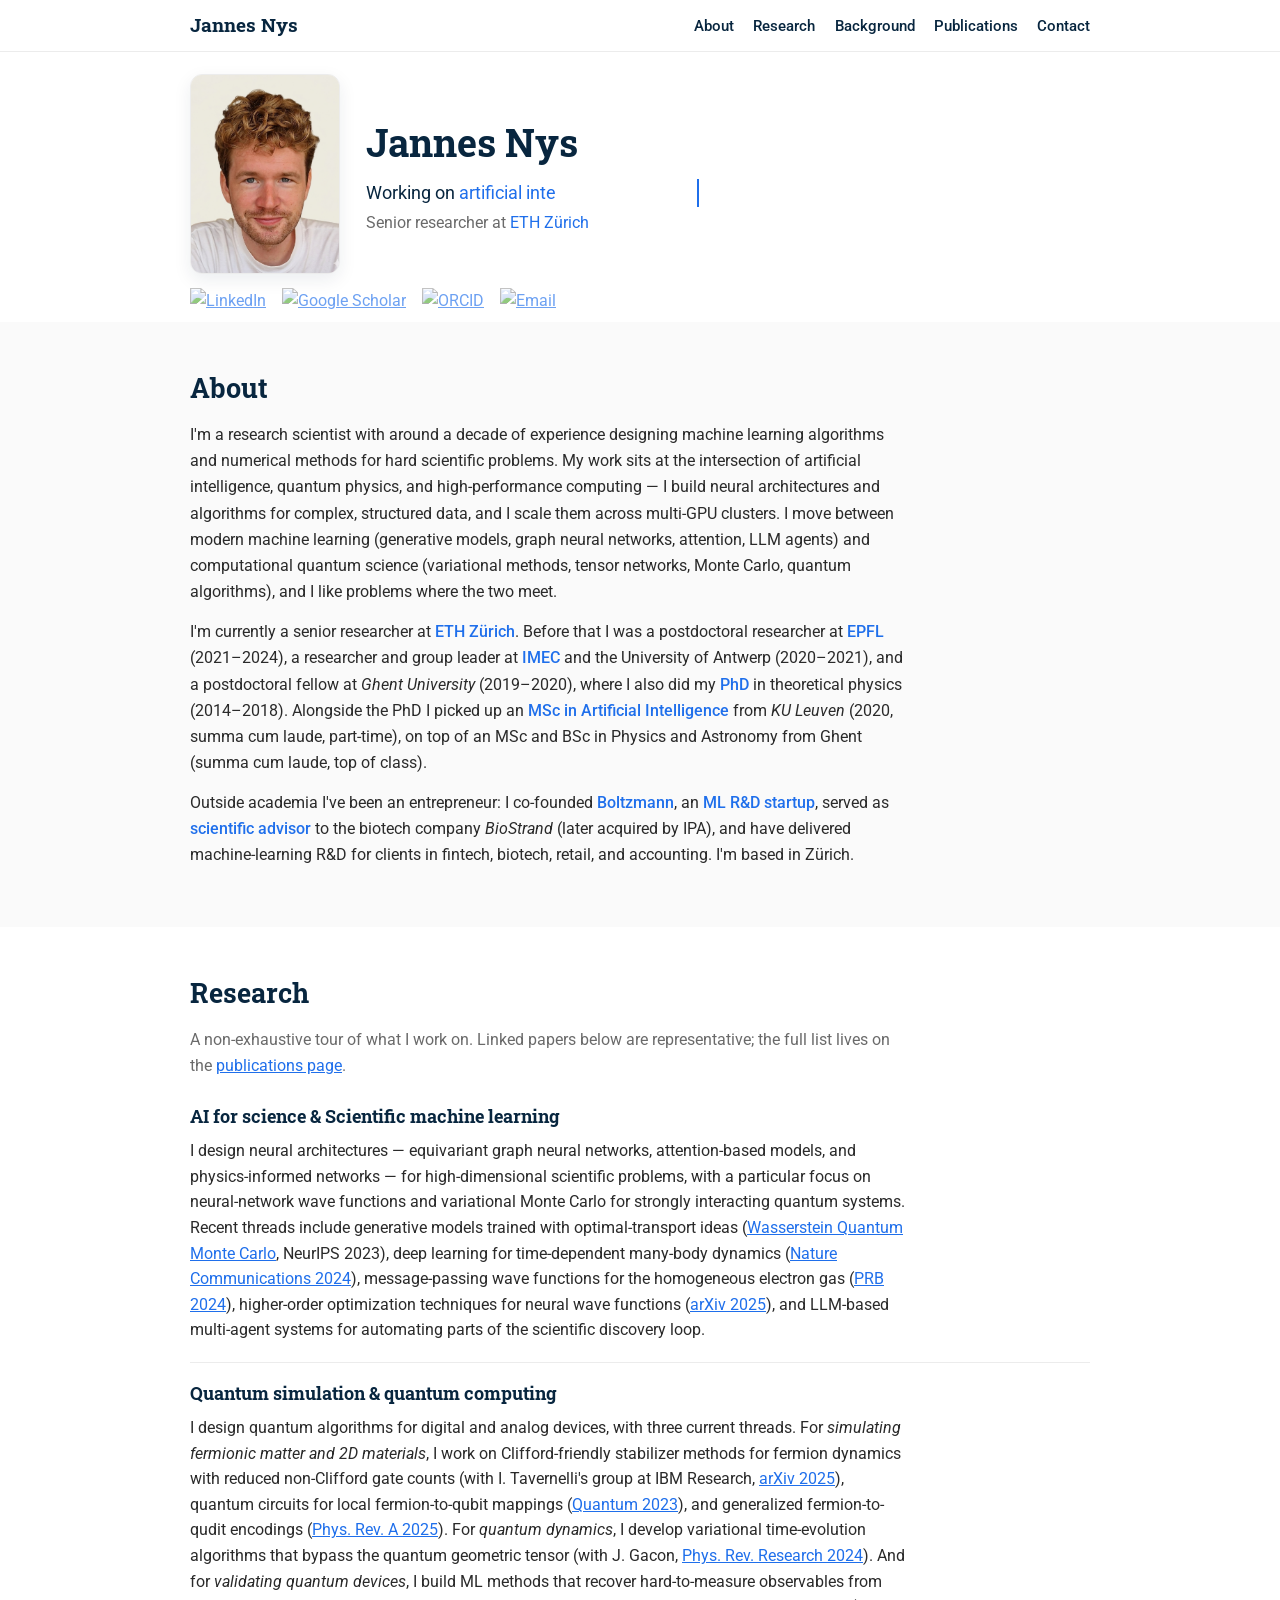
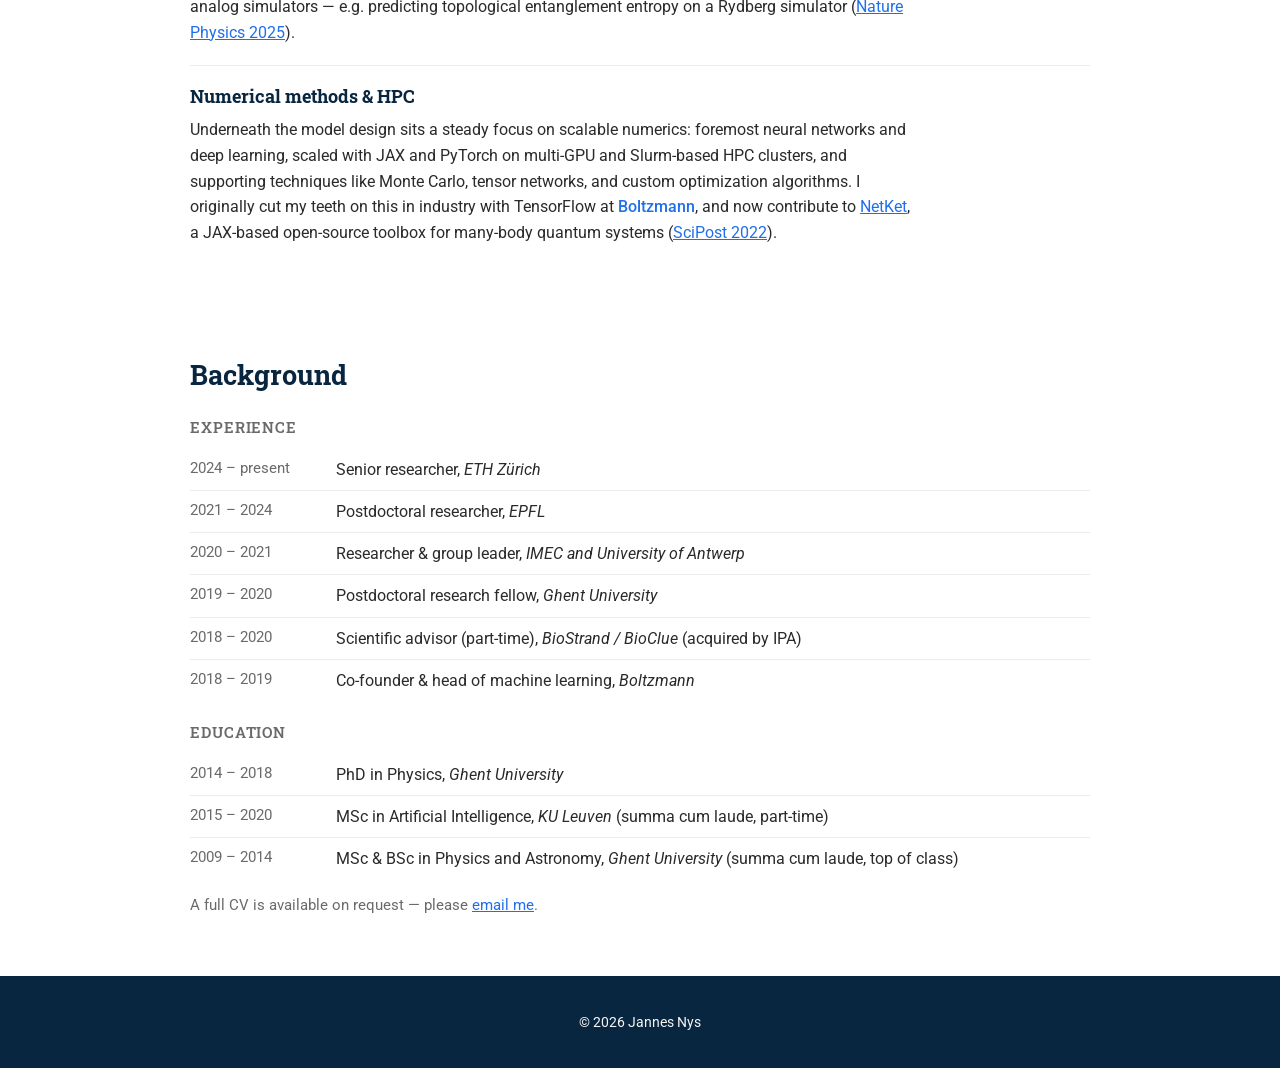
==== index.html @ 57b911c1 "New profile pic" ====
<!DOCTYPE html>
<html lang="en">
<head>
    <meta charset="UTF-8" />
    <meta name="viewport" content="width=device-width, initial-scale=1.0" />
    <title>Jannes Nys</title>
    <meta name="description" content="Jannes Nys — research scientist working on machine learning, scientific computing, and quantum computing." />
    <link rel="icon" href="data:image/svg+xml,%3Csvg%20xmlns='http://www.w3.org/2000/svg'%20viewBox='0%200%2032%2032'%3E%3Ccircle%20cx='16'%20cy='16'%20r='12'%20fill='%231f6feb'/%3E%3C/svg%3E" />
    <link rel="preconnect" href="https://fonts.googleapis.com" />
    <link rel="preconnect" href="https://fonts.gstatic.com" crossorigin />
    <link href="https://fonts.googleapis.com/css?family=Roboto:300,400,500,700|Roboto+Slab:300,400,500,700&display=swap" rel="stylesheet" />
    <link rel="stylesheet" href="css/style.css?v=7" />
</head>
<body>
    <header id="home" class="hero-section">
        <nav class="navbar">
            <div class="container nav-container">
                <a href="index.html" class="logo">Jannes Nys</a>
                <button id="nav-toggle" class="nav-toggle" aria-label="Toggle navigation" aria-controls="nav-links">☰</button>
                <ul id="nav-links" class="nav-links">
                    <li><a href="#about">About</a></li>
                    <li><a href="#research">Research</a></li>
                    <li><a href="#background">Background</a></li>
                    <li><a href="publications.html">Publications</a></li>
                    <li><a href="mailto:jannesnys@gmail.com" rel="noopener">Contact</a></li>
                </ul>
            </div>
        </nav>
        <div class="hero-content">
            <div class="container">
                <div class="hero-top">
                    <div class="profile-pic-wrap" aria-hidden="true">
                        <img src="images/profile_pic5.png" alt="Jannes Nys" class="profile-pic" />
                    </div>
                    <div>
                        <h1><strong>Jannes</strong> Nys</h1>
                        <p class="tagline">Working on <span id="typed-text"></span></p>
                        <p class="affiliation">Senior researcher at <a href="https://ethz.ch" target="_blank" rel="noopener">ETH Zürich</a></p>
                    </div>
                </div>
                <div class="social-icons">
                    <a href="https://www.linkedin.com/in/jannes-nys-7793b6b9/" target="_blank" rel="noopener" title="LinkedIn">
                        <img src="https://cdn.jsdelivr.net/npm/simple-icons@latest/icons/linkedin.svg" alt="LinkedIn" />
                    </a>
                    <a href="https://scholar.google.com/citations?user=dFmD8MsAAAAJ" target="_blank" rel="noopener" title="Google Scholar">
                        <img src="https://cdn.jsdelivr.net/npm/simple-icons@latest/icons/googlescholar.svg" alt="Google Scholar" />
                    </a>
                    <a href="https://orcid.org/0000-0001-7491-3660" target="_blank" rel="noopener" title="ORCID">
                        <img src="https://cdn.jsdelivr.net/npm/simple-icons@latest/icons/orcid.svg" alt="ORCID" />
                    </a>
                    <a href="mailto:jannesnys@gmail.com" rel="noopener" title="Email">
                        <img src="https://cdn.jsdelivr.net/npm/simple-icons@latest/icons/maildotru.svg" alt="Email" />
                    </a>
                </div>
            </div>
        </div>
    </header>

    <main>
        <section id="about" class="about-section">
            <div class="container">
                <h2>About</h2>
                <p>
                    I'm a research scientist with around a decade of experience designing
                    machine learning algorithms and numerical methods for hard scientific
                    problems. My work sits at the intersection of artificial intelligence,
                    quantum physics, and high-performance computing — I build neural
                    architectures and algorithms for complex, structured data, and I scale
                    them across multi-GPU clusters. I move between modern machine learning
                    (generative models, graph neural networks, attention, LLM agents) and
                    computational quantum science (variational methods, tensor networks,
                    Monte Carlo, quantum algorithms), and I like problems where the two meet.
                </p>
                <p>
                    I'm currently a senior researcher at <span class="accent">ETH Zürich</span>. Before that
                    I was a postdoctoral researcher at <span class="accent">EPFL</span> (2021–2024), a researcher
                    and group leader at <span class="accent">IMEC</span> and the University of Antwerp (2020–2021),
                    and a postdoctoral fellow at <em>Ghent University</em> (2019–2020),
                    where I also did my <span class="accent">PhD</span> in theoretical physics (2014–2018). Alongside
                    the PhD I picked up an <span class="accent">MSc in Artificial Intelligence</span> from
                    <em>KU Leuven</em> (2020, summa cum laude, part-time), on top of an
                    MSc and BSc in Physics and Astronomy from Ghent (summa cum laude, top
                    of class).
                </p>
                <p>
                    Outside academia I've been an entrepreneur: I co-founded
                    <span class="accent">Boltzmann</span>, an <span class="accent">ML R&amp;D startup</span>, served as
                    <span class="accent">scientific advisor</span> to the biotech company <em>BioStrand</em>
                    (later acquired by IPA), and have delivered machine-learning R&amp;D for clients
                    in fintech, biotech, retail, and accounting. I'm based in Zürich.
                </p>
            </div>
        </section>

        <section id="research" class="research-section">
            <div class="container">
                <h2>Research</h2>
                <p class="section-intro">
                    A non-exhaustive tour of what I work on. Linked papers below are
                    representative; the full list lives on the
                    <a href="publications.html">publications page</a>.
                </p>

                <div class="topic">
                    <h3>AI for science &amp; Scientific machine learning</h3>
                    <p>
                        I design neural architectures — equivariant graph neural networks,
                        attention-based models, and physics-informed networks — for
                        high-dimensional scientific problems, with a particular focus on
                        neural-network wave functions and variational Monte Carlo for
                        strongly interacting quantum systems. Recent threads include
                        generative models trained with optimal-transport ideas
                        (<a href="https://proceedings.neurips.cc/paper_files/paper/2023/file/c8450235f227f136242f774b2799581f-Paper-Conference.pdf" target="_blank" rel="noopener">Wasserstein Quantum Monte Carlo</a>, NeurIPS 2023),
                        deep learning for time-dependent many-body dynamics
                        (<a href="https://doi.org/10.1038/s41467-024-53672-w" target="_blank" rel="noopener">Nature Communications 2024</a>),
                        message-passing wave functions for the homogeneous electron gas
                        (<a href="https://doi.org/10.1103/PhysRevB.110.035108" target="_blank" rel="noopener">PRB 2024</a>),
                        higher-order optimization techniques for neural wave functions
                        (<a href="https://arxiv.org/abs/2507.10835" target="_blank" rel="noopener">arXiv 2025</a>),
                        and LLM-based multi-agent systems for automating parts of the
                        scientific discovery loop.
                    </p>
                </div>

                <div class="topic">
                    <h3>Quantum simulation &amp; quantum computing</h3>
                    <p>
                        I design quantum algorithms for digital and analog devices,
                        with three current threads.
                        For <em>simulating fermionic matter and 2D materials</em>,
                        I work on Clifford-friendly stabilizer methods for fermion
                        dynamics with reduced non-Clifford gate counts (with I. Tavernelli's
                        group at IBM Research,
                        <a href="https://arxiv.org/abs/2512.11418" target="_blank" rel="noopener">arXiv 2025</a>),
                        quantum circuits for local fermion-to-qubit mappings
                        (<a href="https://doi.org/10.22331/q-2023-02-21-930" target="_blank" rel="noopener">Quantum 2023</a>),
                        and generalized fermion-to-qudit encodings
                        (<a href="https://doi.org/10.1103/bcs4-hxl3" target="_blank" rel="noopener">Phys. Rev. A 2025</a>).
                        For <em>quantum dynamics</em>, I develop variational time-evolution
                        algorithms that bypass the quantum geometric tensor (with J. Gacon,
                        <a href="https://doi.org/10.1103/PhysRevResearch.6.013143" target="_blank" rel="noopener">Phys. Rev. Research 2024</a>).
                        And for <em>validating quantum devices</em>, I build ML methods
                        that recover hard-to-measure observables from analog simulators —
                        e.g. predicting topological entanglement entropy on a Rydberg
                        simulator
                        (<a href="https://doi.org/10.1038/s41567-025-02944-3" target="_blank" rel="noopener">Nature Physics 2025</a>).
                    </p>
                </div>

                <div class="topic">
                    <h3>Numerical methods &amp; HPC</h3>
                    <p>
                        Underneath the model design sits a steady focus on scalable
                        numerics: foremost neural networks and deep learning, scaled
                        with JAX and PyTorch on multi-GPU and Slurm-based HPC clusters,
                        and supporting techniques like Monte Carlo, tensor networks, and
                        custom optimization algorithms. I originally cut my teeth on
                        this in industry with TensorFlow at
                        <span class="accent">Boltzmann</span>, and now contribute to
                        <a href="https://github.com/netket/netket" target="_blank" rel="noopener">NetKet</a>,
                        a JAX-based open-source toolbox for many-body quantum systems
                        (<a href="https://doi.org/10.21468/SciPostPhysCodeb.7" target="_blank" rel="noopener">SciPost 2022</a>).
                    </p>
                </div>
            </div>
        </section>

        <section id="background" class="education-section">
            <div class="container">
                <h2>Background</h2>

                <h3 class="subhead">Experience</h3>
                <ul class="timeline">
                    <li><span class="date">2024 – present</span><span class="role">Senior researcher, <em>ETH Zürich</em></span></li>
                    <li><span class="date">2021 – 2024</span><span class="role">Postdoctoral researcher, <em>EPFL</em></span></li>
                    <li><span class="date">2020 – 2021</span><span class="role">Researcher &amp; group leader, <em>IMEC and University of Antwerp</em></span></li>
                    <li><span class="date">2019 – 2020</span><span class="role">Postdoctoral research fellow, <em>Ghent University</em></span></li>
                    <li><span class="date">2018 – 2020</span><span class="role">Scientific advisor (part-time), <em>BioStrand / BioClue</em> (acquired by IPA)</span></li>
                    <li><span class="date">2018 – 2019</span><span class="role">Co-founder &amp; head of machine learning, <em>Boltzmann</em></span></li>
                </ul>

                <h3 class="subhead">Education</h3>
                <ul class="timeline">
                    <li><span class="date">2014 – 2018</span><span class="role">PhD in Physics, <em>Ghent University</em></span></li>
                    <li><span class="date">2015 – 2020</span><span class="role">MSc in Artificial Intelligence, <em>KU Leuven</em> (summa cum laude, part-time)</span></li>
                    <li><span class="date">2009 – 2014</span><span class="role">MSc &amp; BSc in Physics and Astronomy, <em>Ghent University</em> (summa cum laude, top of class)</span></li>
                </ul>

                <p class="note">
                    A full CV is available on request — please <a href="mailto:jannesnys@gmail.com">email me</a>.
                </p>
            </div>
        </section>
    </main>

    <footer>
        <div class="container">
            <p>&copy; <span id="year"></span> Jannes Nys</p>
        </div>
    </footer>

    <script src="js/site.js"></script>
</body>
</html>
---- css/style.css ----
/* ---------- Tokens ---------- */
:root {
    --primary-color: #08263f;
    --accent-color: #1f6feb;
    --text-color: #2a2a2a;
    --muted-color: #6a6a6a;
    --light-bg: #fafafa;
    --light-text: #f5f5f5;
    --rule: #ececec;
    --section-padding: 44px;
    --font-body: 'Roboto', -apple-system, BlinkMacSystemFont, sans-serif;
    --font-head: 'Roboto Slab', Georgia, serif;
    font-family: var(--font-body);
    line-height: 1.6;
}

h1, h2, h3, h4, h5, h6, .logo {
    font-family: var(--font-head);
}

* { box-sizing: border-box; }

body {
    margin: 0;
    color: var(--text-color);
    background-color: #ffffff;
    padding-top: 56px; /* offset for fixed navbar */
}

.container {
    width: 90%;
    max-width: 900px;
    margin: 0 auto;
}

a { color: var(--accent-color); }
.accent { color: var(--accent-color); font-weight: 500; font-style: normal; }

/* ---------- Navbar ---------- */
.navbar {
    position: fixed;
    top: 0; left: 0; right: 0;
    width: 100%;
    background-color: #ffffff;
    color: var(--primary-color);
    z-index: 1100;
    box-shadow: 0 1px 0 var(--rule);
}
.nav-container {
    display: flex;
    align-items: center;
    justify-content: space-between;
    padding: 10px 0;
}
.logo {
    font-size: 1.2rem;
    font-weight: 700;
    color: var(--primary-color);
    text-decoration: none;
}
.nav-links {
    list-style: none;
    margin: 0;
    padding: 0;
    display: flex;
    gap: 1.2rem;
    flex-wrap: wrap;
}
.nav-links a {
    color: var(--primary-color);
    text-decoration: none;
    font-weight: 500;
    font-size: 0.95rem;
    transition: color 0.2s ease;
}
.nav-links a:hover,
.nav-links a[aria-current="page"] {
    color: var(--accent-color);
}
.nav-toggle {
    display: none;
    background: transparent;
    border: none;
    font-size: 1.3rem;
    cursor: pointer;
    color: var(--primary-color);
}

/* ---------- Hero ---------- */
.hero-section {
    background: #ffffff;
    padding: 18px 0 8px;
    color: var(--primary-color);
    /* defensive: never inherit any leftover flex/height that would center vertically */
    display: block;
    height: auto;
    min-height: 0;
}
.hero-content { padding-top: 0; }
.hero-top {
    display: flex;
    align-items: center;
    gap: 1.6rem;
    flex-wrap: wrap;
}
.profile-pic-wrap {
    width: 150px;
    height: 200px;
    border-radius: 12px;
    overflow: hidden;
    flex: 0 0 150px;
    box-shadow: 0 6px 18px rgba(8,38,63,0.08);
    border: 1px solid var(--rule);
    animation: picIn 700ms ease both;
    background: var(--light-bg);
}
.profile-pic { width: 100%; height: 100%; object-fit: cover; object-position: center 20%; display: block; }
@keyframes picIn {
    from { opacity: 0; transform: scale(0.92); }
    to { opacity: 1; transform: scale(1); }
}
.hero-content h1 {
    font-size: 2.4rem;
    margin: 0 0 0.3rem;
    font-weight: 700;
}
.hero-content h1 .highlight { color: var(--accent-color); }
.tagline {
    font-size: 1.1rem;
    margin: 0;
    color: var(--primary-color);
}
.affiliation {
    margin: 0.2rem 0 0;
    font-size: 1rem;
    color: var(--muted-color);
}
.affiliation a {
    text-decoration: none;
}
.affiliation a:hover {
    text-decoration: underline;
}
#typed-text {
    color: var(--accent-color);
    border-right: 2px solid var(--accent-color);
    padding-right: 2px;
    display: inline-block;
    min-width: 240px;
    animation: blinkCursor 0.8s steps(1) infinite;
}
@keyframes blinkCursor {
    0%, 50% { border-color: var(--accent-color); }
    51%, 100% { border-color: transparent; }
}
.social-icons {
    display: flex;
    gap: 1rem;
    margin-top: 0.9rem;
}
.social-icons a img {
    width: 22px;
    height: 22px;
    opacity: 0.65;
    transition: opacity 0.2s ease;
}
.social-icons a img:hover { opacity: 1; }

/* publications page slim header (no hero) */
.page-header { background: transparent; }

/* ---------- Sections ---------- */
section { padding: var(--section-padding) 0; }
section h2 {
    font-size: 1.7rem;
    margin: 0 0 0.8rem;
    color: var(--primary-color);
    font-weight: 700;
}
section h3 {
    font-size: 1.15rem;
    color: var(--primary-color);
    margin: 0 0 0.4rem;
}
.section-intro {
    color: var(--muted-color);
    margin: 0 0 1.5rem;
    max-width: 720px;
}
.note {
    color: var(--muted-color);
    font-size: 0.92rem;
}

.about-section { background-color: var(--light-bg); }
.about-section p {
    max-width: 720px;
    font-size: 1.02rem;
    margin: 0 0 0.9rem;
}

/* ---------- Research topics ---------- */
.research-section .topic {
    padding: 1rem 0 1.2rem;
    border-top: 1px solid var(--rule);
}
.research-section .topic:first-of-type {
    border-top: none;
    padding-top: 0;
}
.research-section .topic p {
    margin: 0;
    max-width: 720px;
}

/* ---------- Selected publications (curated list on home) ---------- */
.selected-list {
    list-style: none;
    padding: 0;
    margin: 0;
}
.selected-item {
    padding: 0.9rem 0;
    border-top: 1px solid var(--rule);
}
.selected-item:first-child { border-top: none; }
.selected-item h3 {
    font-size: 1.05rem;
    margin: 0 0 0.25rem;
    font-weight: 600;
}
.selected-item .venue {
    margin: 0;
    font-size: 0.95rem;
    color: var(--muted-color);
}
.selected-item .pub-authors {
    margin: 0.15rem 0 0;
    font-size: 0.9rem;
    color: var(--muted-color);
}

/* ---------- Background timeline ---------- */
.education-section { background-color: #ffffff; }
.subhead {
    font-size: 0.95rem;
    text-transform: uppercase;
    letter-spacing: 0.06em;
    color: var(--muted-color);
    margin: 1.2rem 0 0.6rem;
    font-weight: 600;
}
.timeline {
    list-style: none;
    padding: 0;
    margin: 0 0 0.5rem;
}
.timeline li {
    display: flex;
    gap: 1rem;
    padding: 0.5rem 0;
    border-top: 1px solid var(--rule);
    font-size: 0.98rem;
}
.timeline li:first-child { border-top: none; }
.timeline .date {
    flex: 0 0 130px;
    color: var(--muted-color);
    font-variant-numeric: tabular-nums;
    font-size: 0.93rem;
}
.timeline .role { flex: 1; }

/* ---------- Publications page (auto-rendered) ---------- */
.publications-section { background-color: #ffffff; }
.publications-section h1 {
    font-size: 1.8rem;
    margin: 0 0 0.5rem;
    color: var(--primary-color);
}
.subhead-section {
    font-size: 1.2rem;
    margin: 2rem 0 0.6rem;
    color: var(--primary-color);
    padding-bottom: 0.3rem;
    border-bottom: 1px solid var(--rule);
}
.publications-section h3 {
    margin-top: 1.6rem;
    margin-bottom: 0.4rem;
    font-size: 1.2rem;
    color: var(--primary-color);
    border-bottom: 2px solid var(--accent-color);
    display: inline-block;
}
.publication-list {
    margin: 0 0 1rem 1rem;
    padding-left: 1rem;
}
.publication-item {
    margin-bottom: 0.9rem;
    line-height: 1.5;
}
.publication-item em { font-style: italic; }
.publication-item a { text-decoration: none; }
.publication-item a:hover { text-decoration: underline; }
.pub-authors {
    margin: 0.1rem 0 0;
    font-size: 0.93rem;
    color: var(--muted-color);
}

/* ---------- Diagnostics / warnings ---------- */
.warning { color: #b33; font-style: italic; }
.diagnostics { font-size: 0.85rem; color: var(--muted-color); }

/* ---------- Footer ---------- */
footer {
    background: var(--primary-color);
    color: var(--light-text);
    padding: 20px 0;
    text-align: center;
    font-size: 0.9rem;
}

/* ---------- Responsive ---------- */
/* ---------- Tablet & phone ---------- */
@media screen and (max-width: 768px) {
    .hero-content h1 { font-size: 1.7rem; }
    .tagline { font-size: 1rem; }
    #typed-text { min-width: 140px; }
    section { padding: 36px 0; }
    section h2 { font-size: 1.45rem; }

    .hero-top { gap: 1rem; }
    .profile-pic-wrap { width: 120px; height: 160px; flex: 0 0 120px; }

    .nav-toggle { display: inline-block; }
    .nav-links {
        display: none;
        flex-direction: column;
        gap: 0;
        background: #fff;
        padding: 8px 0;
        position: absolute;
        right: 10px;
        top: 56px;
        box-shadow: 0 4px 12px rgba(0,0,0,0.08);
        border-radius: 6px;
        min-width: 220px;
    }
    .nav-links.open { display: flex; }
    /* bigger tap targets for nav links inside the dropdown */
    .nav-links li { width: 100%; }
    .nav-links a {
        display: block;
        padding: 12px 18px;
        font-size: 1rem;
    }

    /* bigger tap targets for social icons */
    .social-icons { gap: 0.4rem; }
    .social-icons a {
        display: inline-flex;
        align-items: center;
        justify-content: center;
        padding: 10px;
    }

    .timeline li { flex-direction: column; gap: 0.1rem; padding: 0.6rem 0; }
    .timeline .date { flex: none; }

    /* prevent long titles / urls from overflowing */
    .publication-item,
    .selected-item h3 {
        overflow-wrap: anywhere;
        word-break: break-word;
    }

    /* publication list a touch less indented on mobile */
    .publication-list {
        margin: 0 0 1rem 0;
        padding-left: 1.2rem;
    }
}

/* ---------- Very small phones ---------- */
@media screen and (max-width: 480px) {
    body { padding-top: 52px; }
    .container { width: 92%; }
    .hero-content h1 { font-size: 1.45rem; }
    .tagline { font-size: 0.95rem; }
    #typed-text { min-width: 110px; }
    .profile-pic-wrap { width: 96px; height: 128px; flex: 0 0 96px; }
    section h2 { font-size: 1.3rem; }
    .selected-item h3, .research-section .topic h3 { font-size: 1rem; }
    .nav-links { top: 52px; }
}
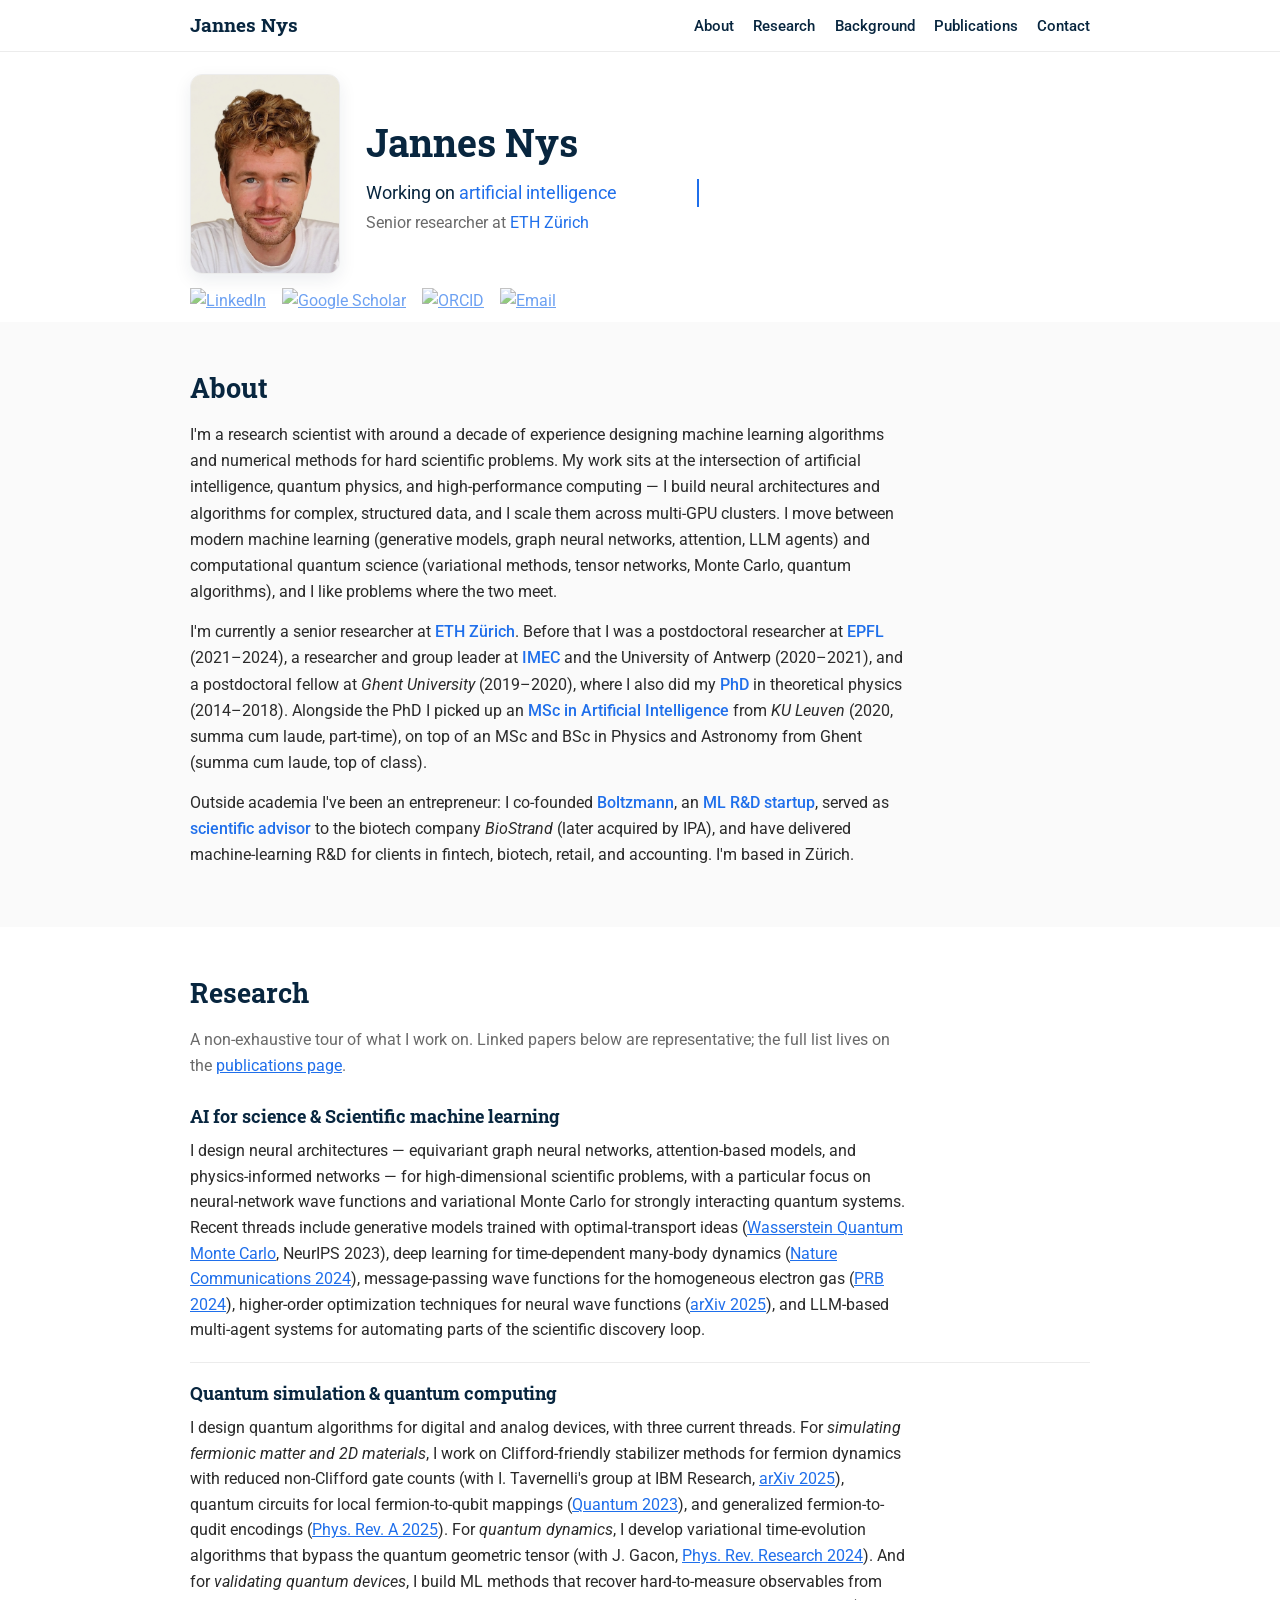
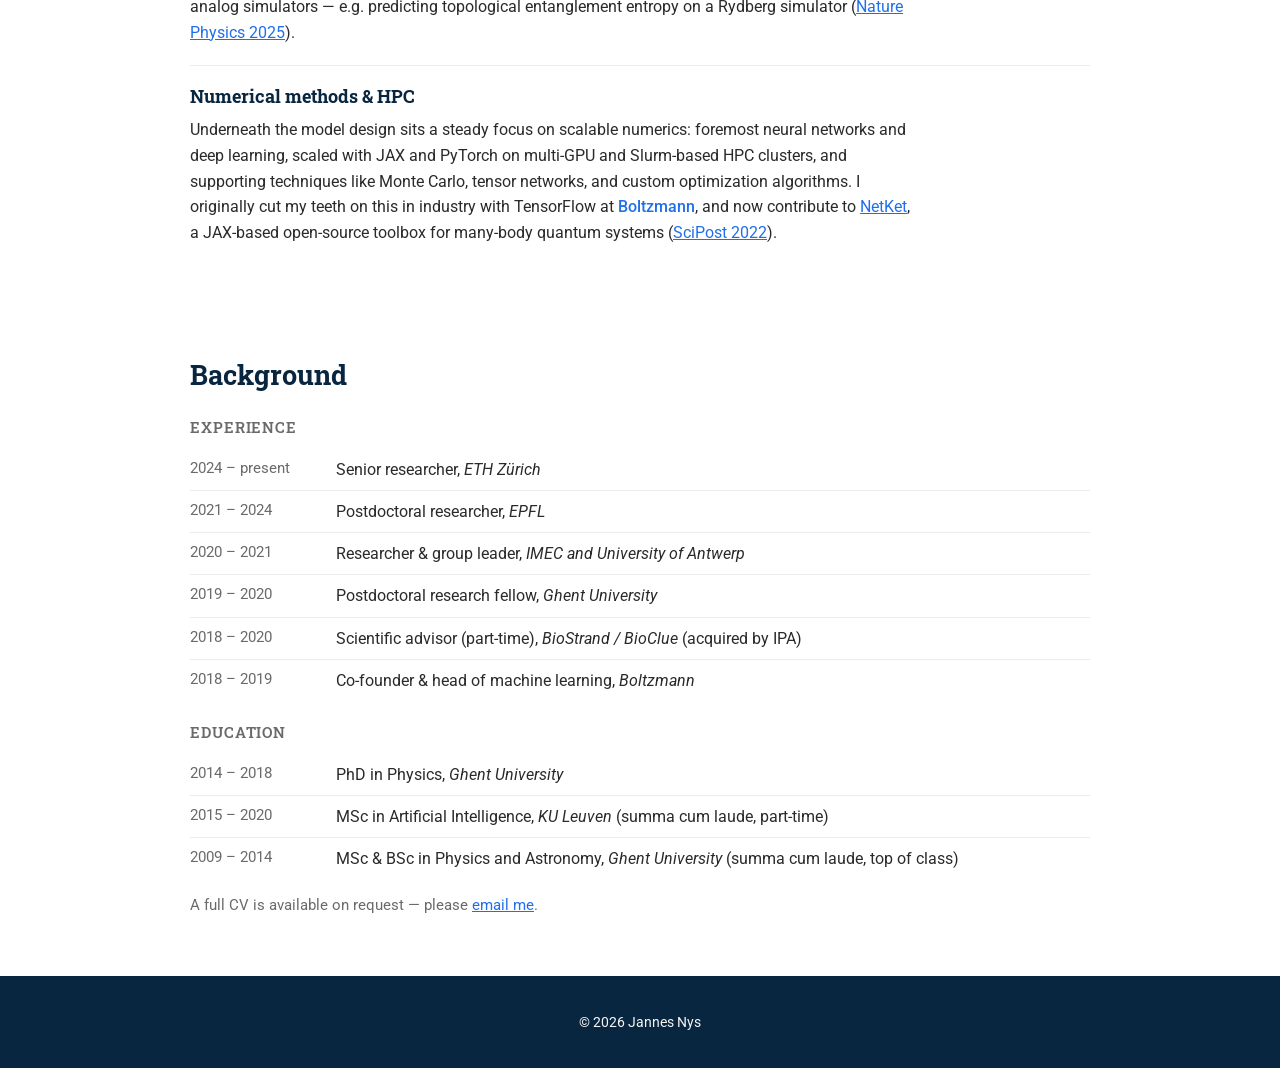
==== commit 3fc33667: "Faster iteration" ====
--- a/index.html
+++ b/index.html
@@ -199,6 +199,6 @@
         </div>
     </footer>
 
-    <script src="js/site.js"></script>
+    <script src="js/site.js?v=3"></script>
 </body>
 </html>
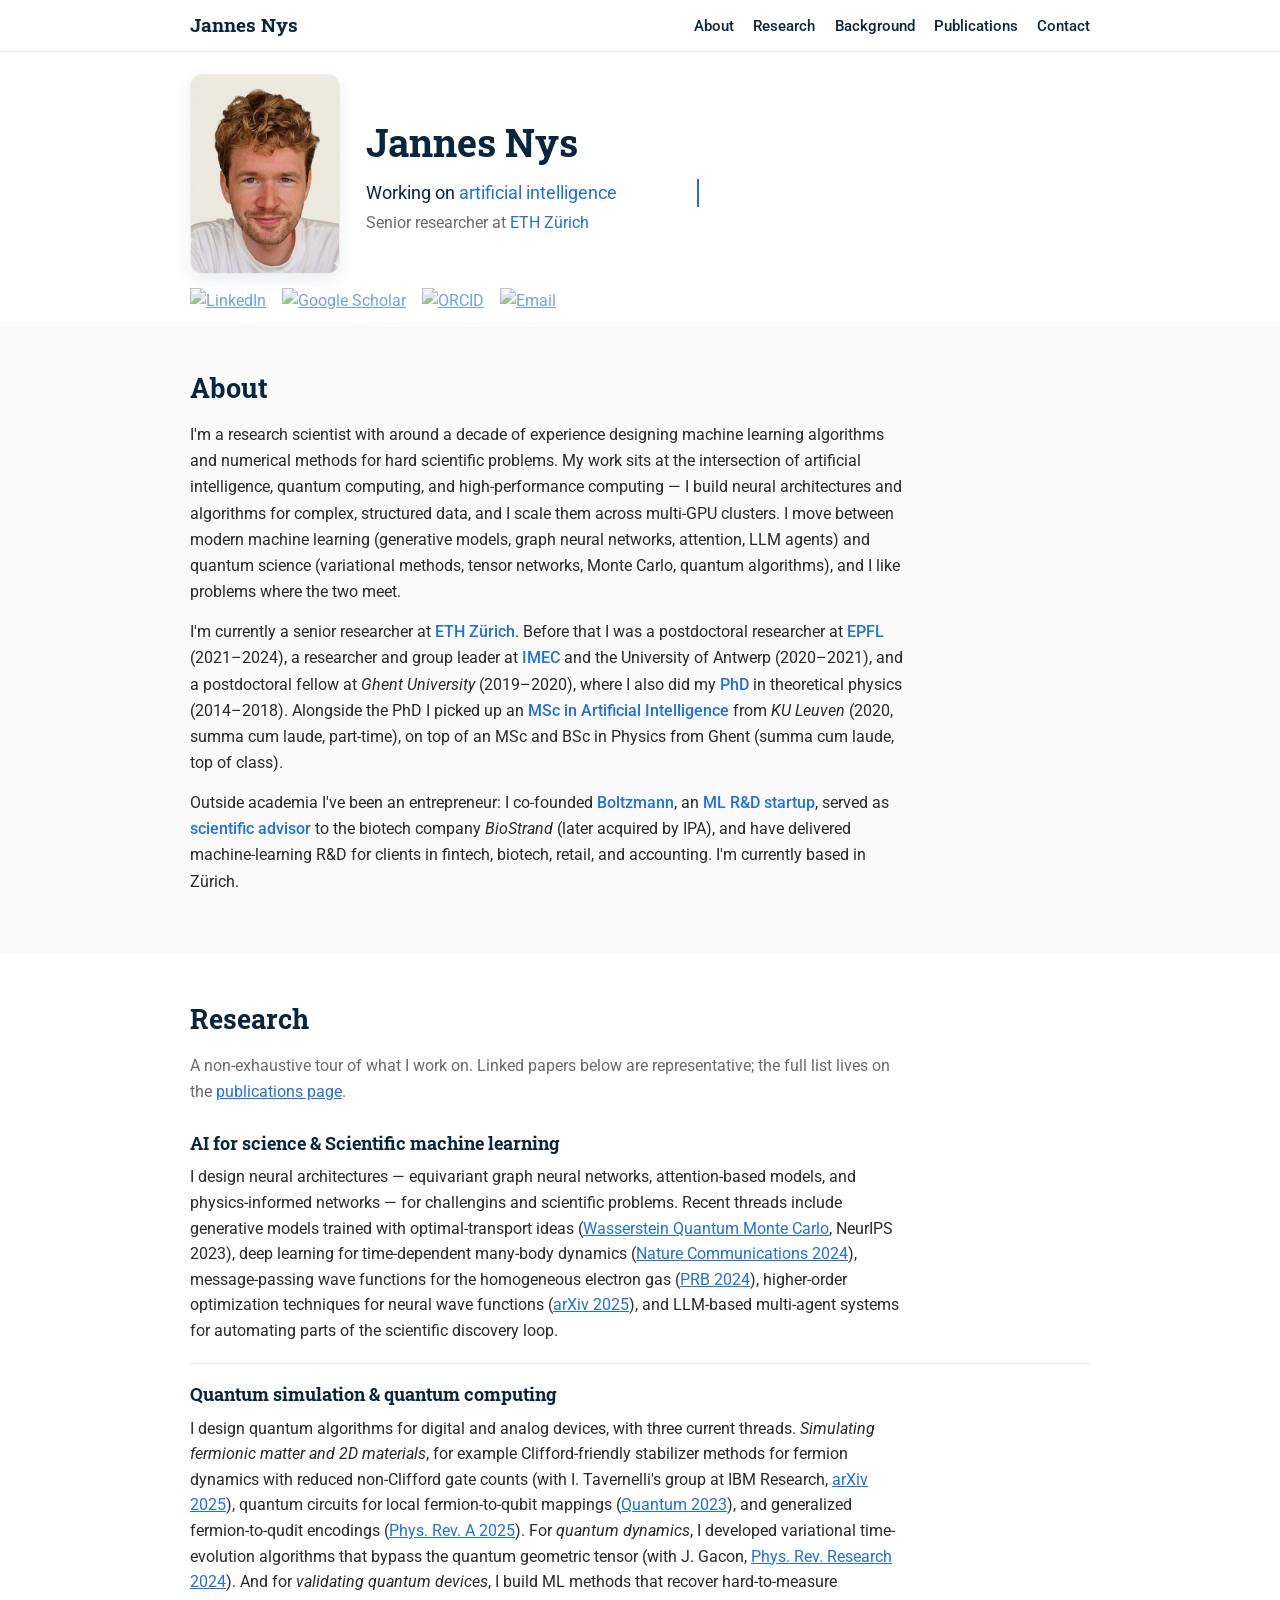
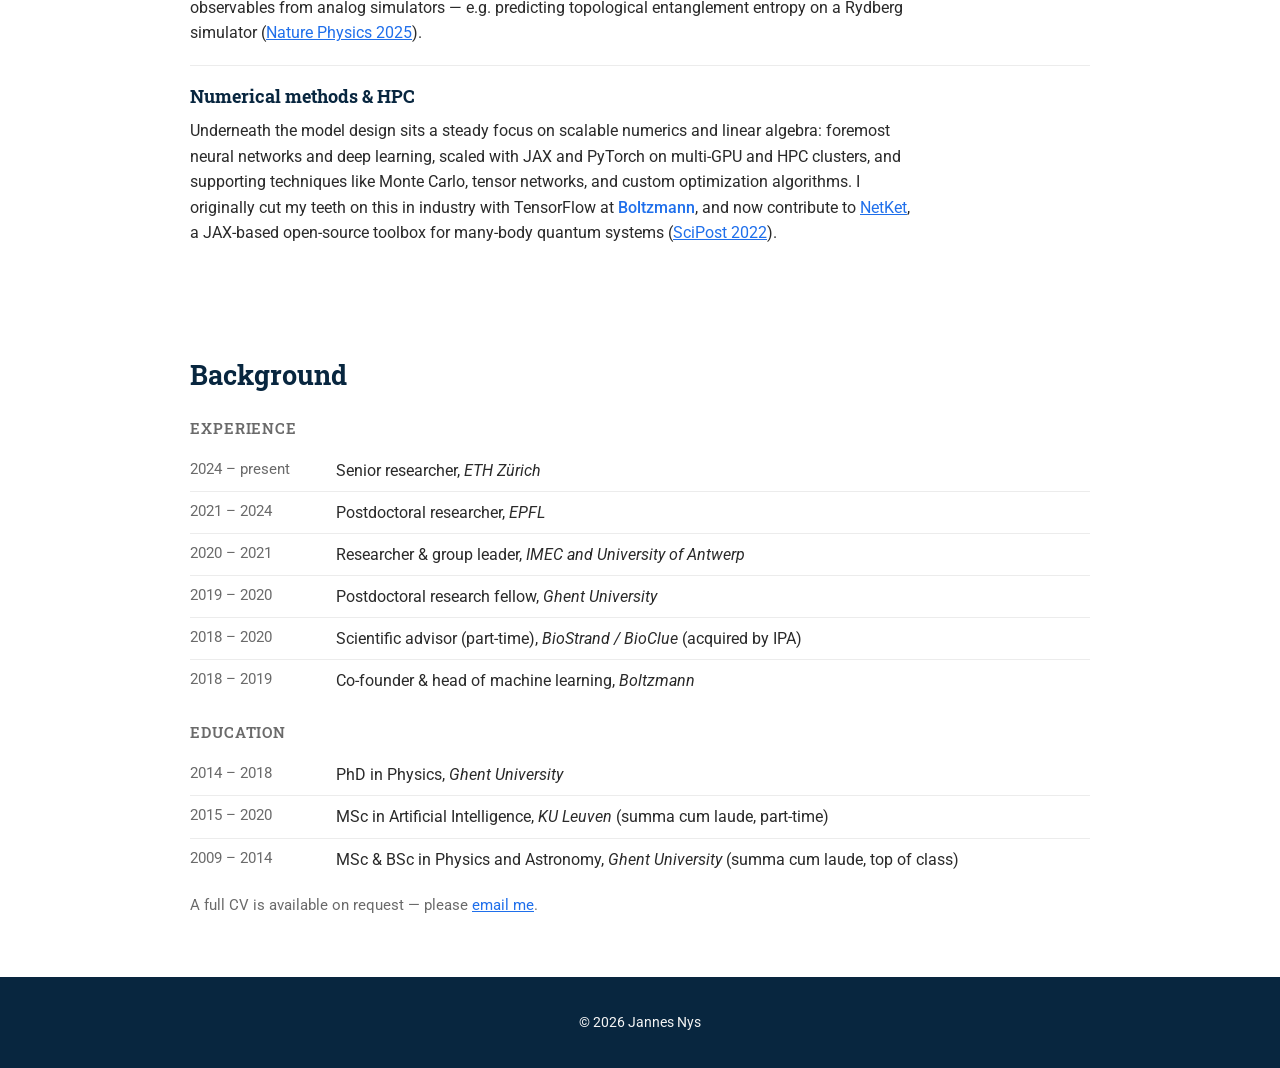
==== commit b12c7860: "Update text" ====
--- a/index.html
+++ b/index.html
@@ -64,11 +64,11 @@
                     I'm a research scientist with around a decade of experience designing
                     machine learning algorithms and numerical methods for hard scientific
                     problems. My work sits at the intersection of artificial intelligence,
-                    quantum physics, and high-performance computing — I build neural
+                    quantum computing, and high-performance computing — I build neural
                     architectures and algorithms for complex, structured data, and I scale
                     them across multi-GPU clusters. I move between modern machine learning
                     (generative models, graph neural networks, attention, LLM agents) and
-                    computational quantum science (variational methods, tensor networks,
+                    quantum science (variational methods, tensor networks,
                     Monte Carlo, quantum algorithms), and I like problems where the two meet.
                 </p>
                 <p>
@@ -79,7 +79,7 @@
                     where I also did my <span class="accent">PhD</span> in theoretical physics (2014–2018). Alongside
                     the PhD I picked up an <span class="accent">MSc in Artificial Intelligence</span> from
                     <em>KU Leuven</em> (2020, summa cum laude, part-time), on top of an
-                    MSc and BSc in Physics and Astronomy from Ghent (summa cum laude, top
+                    MSc and BSc in Physics from Ghent (summa cum laude, top
                     of class).
                 </p>
                 <p>
@@ -87,7 +87,7 @@
                     <span class="accent">Boltzmann</span>, an <span class="accent">ML R&amp;D startup</span>, served as
                     <span class="accent">scientific advisor</span> to the biotech company <em>BioStrand</em>
                     (later acquired by IPA), and have delivered machine-learning R&amp;D for clients
-                    in fintech, biotech, retail, and accounting. I'm based in Zürich.
+                    in fintech, biotech, retail, and accounting. I'm currently based in Zürich.
                 </p>
             </div>
         </section>
@@ -106,9 +106,7 @@
                     <p>
                         I design neural architectures — equivariant graph neural networks,
                         attention-based models, and physics-informed networks — for
-                        high-dimensional scientific problems, with a particular focus on
-                        neural-network wave functions and variational Monte Carlo for
-                        strongly interacting quantum systems. Recent threads include
+                        challengins and scientific problems. Recent threads include
                         generative models trained with optimal-transport ideas
                         (<a href="https://proceedings.neurips.cc/paper_files/paper/2023/file/c8450235f227f136242f774b2799581f-Paper-Conference.pdf" target="_blank" rel="noopener">Wasserstein Quantum Monte Carlo</a>, NeurIPS 2023),
                         deep learning for time-dependent many-body dynamics
@@ -127,8 +125,8 @@
                     <p>
                         I design quantum algorithms for digital and analog devices,
                         with three current threads.
-                        For <em>simulating fermionic matter and 2D materials</em>,
-                        I work on Clifford-friendly stabilizer methods for fermion
+                        <em>Simulating fermionic matter and 2D materials</em>, for example
+                        Clifford-friendly stabilizer methods for fermion
                         dynamics with reduced non-Clifford gate counts (with I. Tavernelli's
                         group at IBM Research,
                         <a href="https://arxiv.org/abs/2512.11418" target="_blank" rel="noopener">arXiv 2025</a>),
@@ -136,7 +134,7 @@
                         (<a href="https://doi.org/10.22331/q-2023-02-21-930" target="_blank" rel="noopener">Quantum 2023</a>),
                         and generalized fermion-to-qudit encodings
                         (<a href="https://doi.org/10.1103/bcs4-hxl3" target="_blank" rel="noopener">Phys. Rev. A 2025</a>).
-                        For <em>quantum dynamics</em>, I develop variational time-evolution
+                        For <em>quantum dynamics</em>, I developed variational time-evolution
                         algorithms that bypass the quantum geometric tensor (with J. Gacon,
                         <a href="https://doi.org/10.1103/PhysRevResearch.6.013143" target="_blank" rel="noopener">Phys. Rev. Research 2024</a>).
                         And for <em>validating quantum devices</em>, I build ML methods
@@ -151,8 +149,8 @@
                     <h3>Numerical methods &amp; HPC</h3>
                     <p>
                         Underneath the model design sits a steady focus on scalable
-                        numerics: foremost neural networks and deep learning, scaled
-                        with JAX and PyTorch on multi-GPU and Slurm-based HPC clusters,
+                        numerics and linear algebra: foremost neural networks and deep learning, scaled
+                        with JAX and PyTorch on multi-GPU and HPC clusters,
                         and supporting techniques like Monte Carlo, tensor networks, and
                         custom optimization algorithms. I originally cut my teeth on
                         this in industry with TensorFlow at
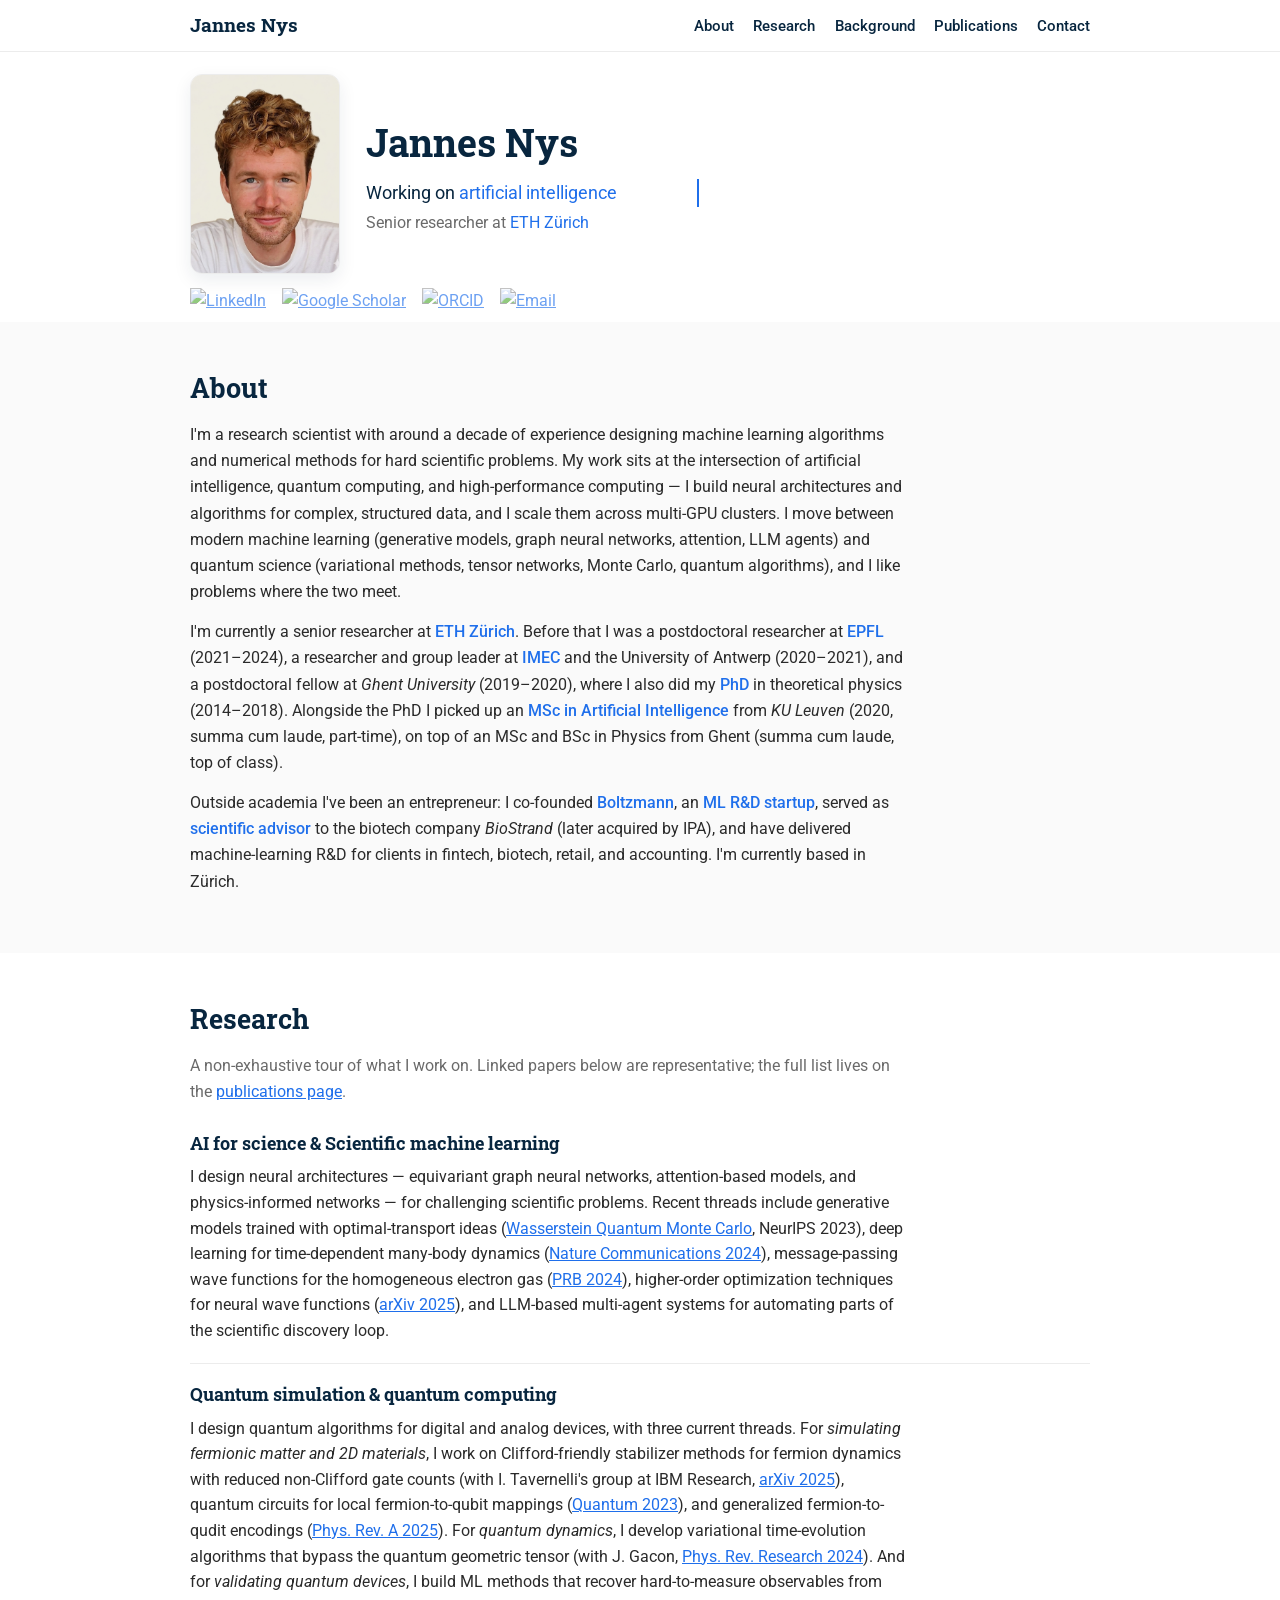
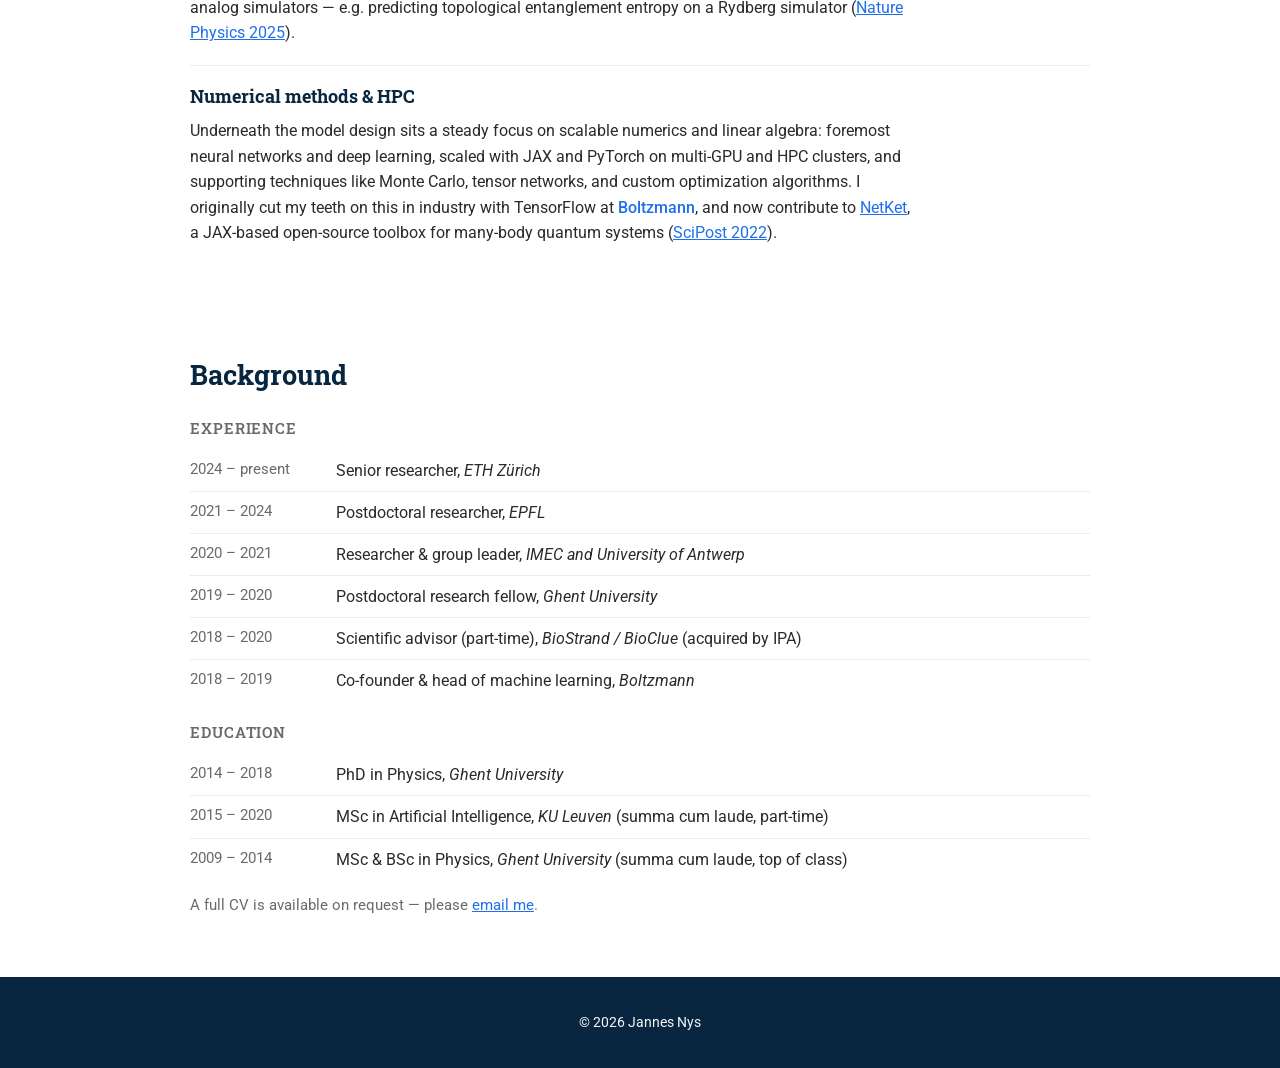
==== commit 6c77c874: "Fix typos" ====
--- a/index.html
+++ b/index.html
@@ -106,7 +106,7 @@
                     <p>
                         I design neural architectures — equivariant graph neural networks,
                         attention-based models, and physics-informed networks — for
-                        challengins and scientific problems. Recent threads include
+                        challenging scientific problems. Recent threads include
                         generative models trained with optimal-transport ideas
                         (<a href="https://proceedings.neurips.cc/paper_files/paper/2023/file/c8450235f227f136242f774b2799581f-Paper-Conference.pdf" target="_blank" rel="noopener">Wasserstein Quantum Monte Carlo</a>, NeurIPS 2023),
                         deep learning for time-dependent many-body dynamics
@@ -125,8 +125,8 @@
                     <p>
                         I design quantum algorithms for digital and analog devices,
                         with three current threads.
-                        <em>Simulating fermionic matter and 2D materials</em>, for example
-                        Clifford-friendly stabilizer methods for fermion
+                        For <em>simulating fermionic matter and 2D materials</em>, I work
+                        on Clifford-friendly stabilizer methods for fermion
                         dynamics with reduced non-Clifford gate counts (with I. Tavernelli's
                         group at IBM Research,
                         <a href="https://arxiv.org/abs/2512.11418" target="_blank" rel="noopener">arXiv 2025</a>),
@@ -134,7 +134,7 @@
                         (<a href="https://doi.org/10.22331/q-2023-02-21-930" target="_blank" rel="noopener">Quantum 2023</a>),
                         and generalized fermion-to-qudit encodings
                         (<a href="https://doi.org/10.1103/bcs4-hxl3" target="_blank" rel="noopener">Phys. Rev. A 2025</a>).
-                        For <em>quantum dynamics</em>, I developed variational time-evolution
+                        For <em>quantum dynamics</em>, I develop variational time-evolution
                         algorithms that bypass the quantum geometric tensor (with J. Gacon,
                         <a href="https://doi.org/10.1103/PhysRevResearch.6.013143" target="_blank" rel="noopener">Phys. Rev. Research 2024</a>).
                         And for <em>validating quantum devices</em>, I build ML methods
@@ -181,7 +181,7 @@
                 <ul class="timeline">
                     <li><span class="date">2014 – 2018</span><span class="role">PhD in Physics, <em>Ghent University</em></span></li>
                     <li><span class="date">2015 – 2020</span><span class="role">MSc in Artificial Intelligence, <em>KU Leuven</em> (summa cum laude, part-time)</span></li>
-                    <li><span class="date">2009 – 2014</span><span class="role">MSc &amp; BSc in Physics and Astronomy, <em>Ghent University</em> (summa cum laude, top of class)</span></li>
+                    <li><span class="date">2009 – 2014</span><span class="role">MSc &amp; BSc in Physics, <em>Ghent University</em> (summa cum laude, top of class)</span></li>
                 </ul>
 
                 <p class="note">
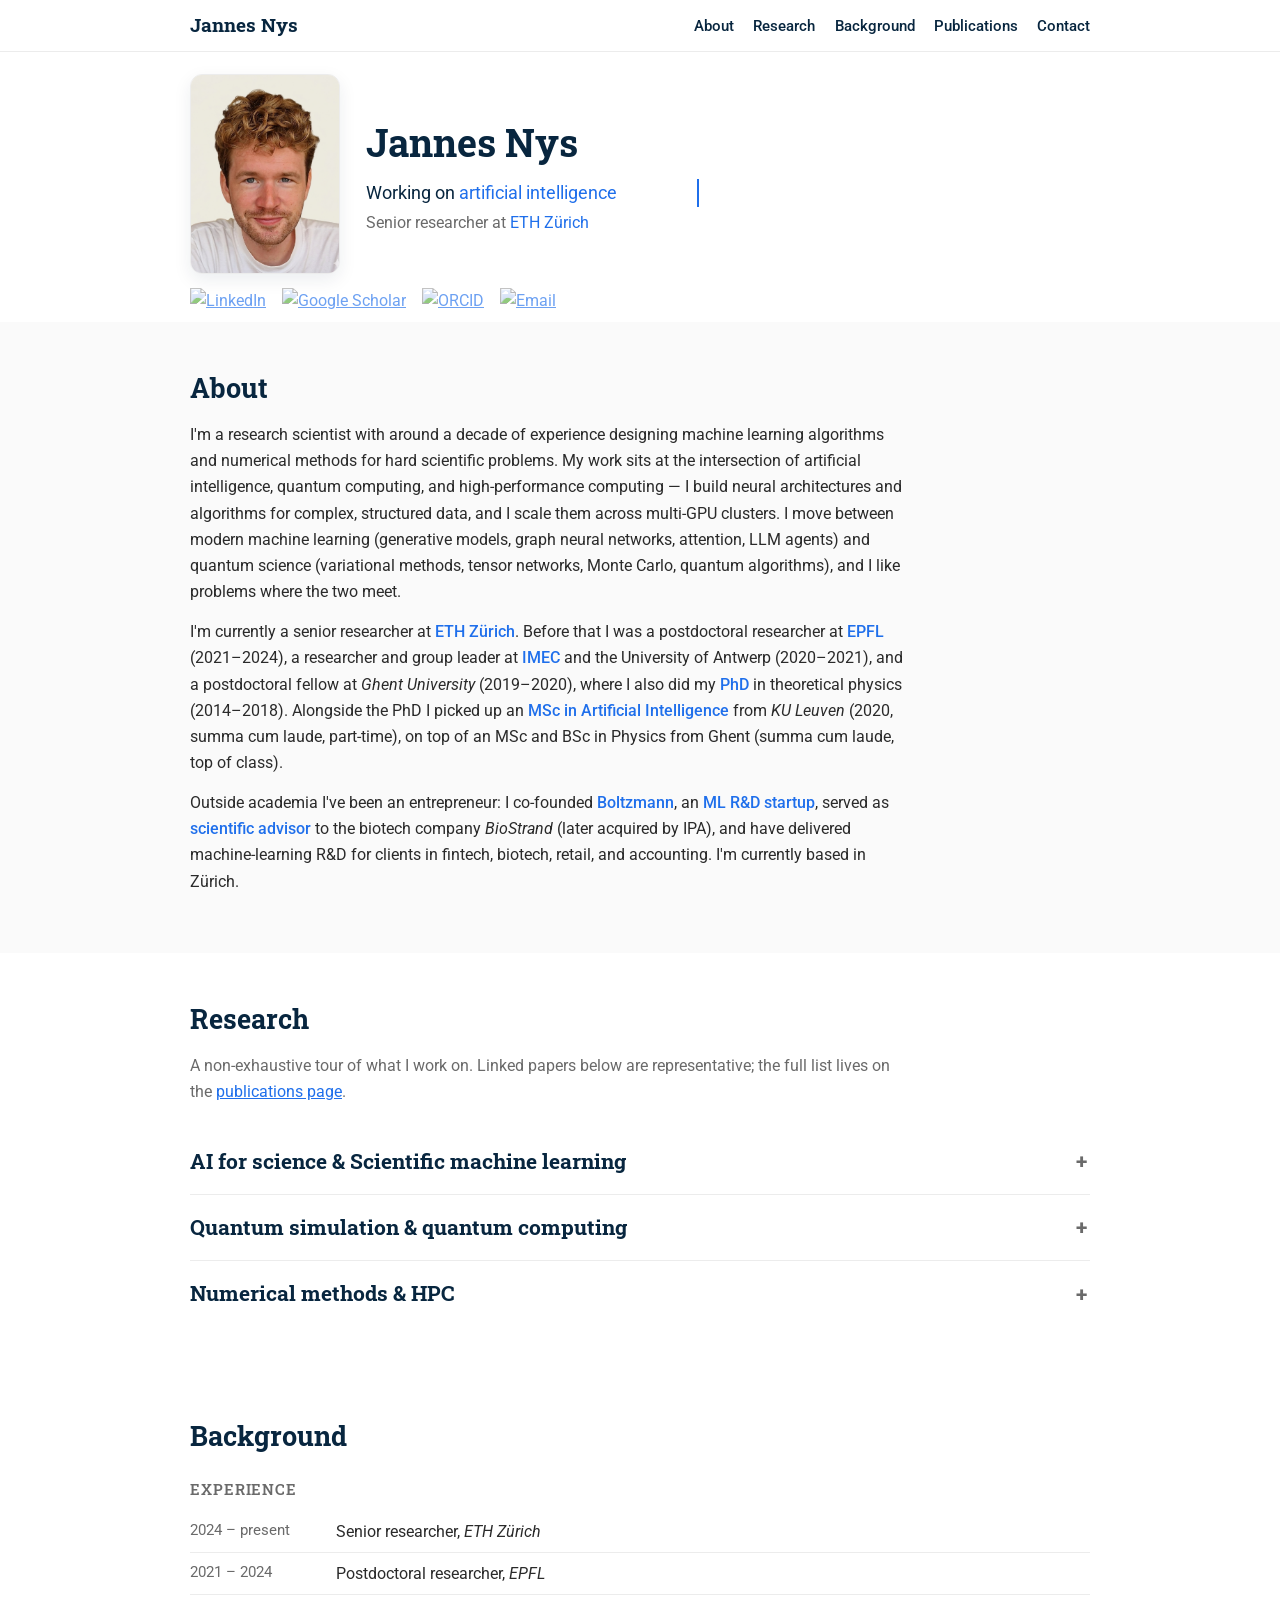
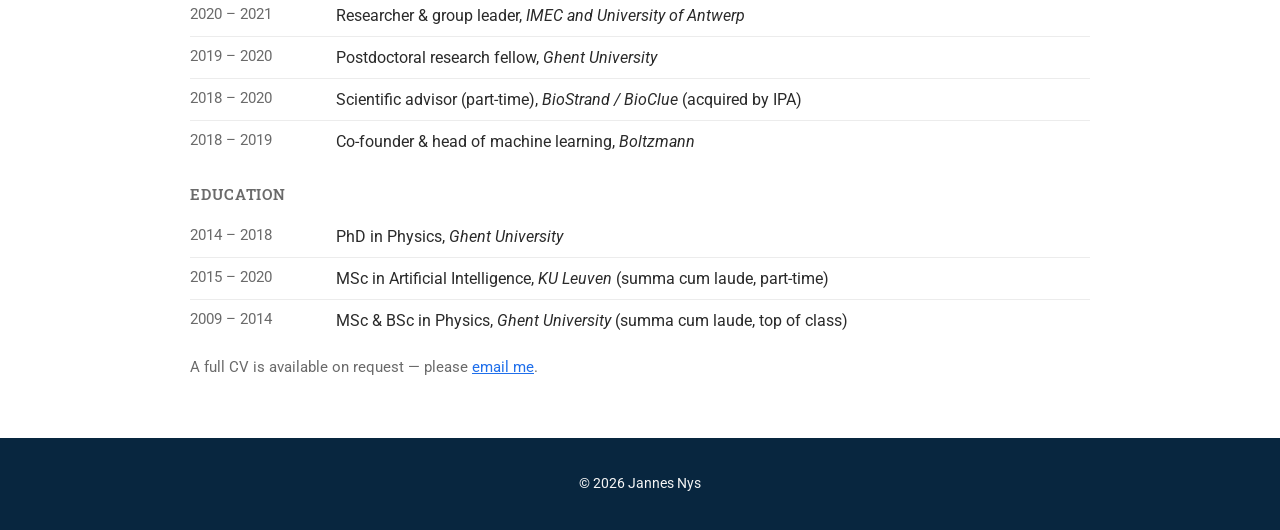
==== commit 959767f0: "Make collapsable" ====
--- a/index.html
+++ b/index.html
@@ -9,7 +9,7 @@
     <link rel="preconnect" href="https://fonts.googleapis.com" />
     <link rel="preconnect" href="https://fonts.gstatic.com" crossorigin />
     <link href="https://fonts.googleapis.com/css?family=Roboto:300,400,500,700|Roboto+Slab:300,400,500,700&display=swap" rel="stylesheet" />
-    <link rel="stylesheet" href="css/style.css?v=7" />
+    <link rel="stylesheet" href="css/style.css?v=9" />
 </head>
 <body>
     <header id="home" class="hero-section">
@@ -101,8 +101,8 @@
                     <a href="publications.html">publications page</a>.
                 </p>
 
-                <div class="topic">
-                    <h3>AI for science &amp; Scientific machine learning</h3>
+                <details class="topic">
+                    <summary>AI for science &amp; Scientific machine learning</summary>
                     <p>
                         I design neural architectures — equivariant graph neural networks,
                         attention-based models, and physics-informed networks — for
@@ -118,10 +118,10 @@
                         and LLM-based multi-agent systems for automating parts of the
                         scientific discovery loop.
                     </p>
-                </div>
-
-                <div class="topic">
-                    <h3>Quantum simulation &amp; quantum computing</h3>
+                </details>
+
+                <details class="topic">
+                    <summary>Quantum simulation &amp; quantum computing</summary>
                     <p>
                         I design quantum algorithms for digital and analog devices,
                         with three current threads.
@@ -143,10 +143,10 @@
                         simulator
                         (<a href="https://doi.org/10.1038/s41567-025-02944-3" target="_blank" rel="noopener">Nature Physics 2025</a>).
                     </p>
-                </div>
-
-                <div class="topic">
-                    <h3>Numerical methods &amp; HPC</h3>
+                </details>
+
+                <details class="topic">
+                    <summary>Numerical methods &amp; HPC</summary>
                     <p>
                         Underneath the model design sits a steady focus on scalable
                         numerics and linear algebra: foremost neural networks and deep learning, scaled
@@ -159,7 +159,7 @@
                         a JAX-based open-source toolbox for many-body quantum systems
                         (<a href="https://doi.org/10.21468/SciPostPhysCodeb.7" target="_blank" rel="noopener">SciPost 2022</a>).
                     </p>
-                </div>
+                </details>
             </div>
         </section>
 
--- a/css/style.css
+++ b/css/style.css
@@ -200,16 +200,46 @@
 }
 
 /* ---------- Research topics ---------- */
+/* collapsible topics (using native <details>/<summary>) */
 .research-section .topic {
-    padding: 1rem 0 1.2rem;
     border-top: 1px solid var(--rule);
 }
 .research-section .topic:first-of-type {
     border-top: none;
-    padding-top: 0;
-}
-.research-section .topic p {
-    margin: 0;
+}
+.research-section .topic > summary {
+    list-style: none;            /* hide default marker */
+    cursor: pointer;
+    padding: 1rem 1.8rem 1rem 0;
+    font-family: var(--font-head);
+    font-size: 1.3rem;
+    font-weight: 700;
+    color: var(--primary-color);
+    position: relative;
+    user-select: none;
+}
+.research-section .topic > summary::-webkit-details-marker { display: none; }
+.research-section .topic > summary::after {
+    content: "+";
+    position: absolute;
+    right: 0.2rem;
+    top: 50%;
+    transform: translateY(-50%);
+    font-size: 1.3rem;
+    color: var(--muted-color);
+    transition: transform 0.2s ease;
+}
+.research-section .topic[open] > summary::after {
+    content: "−";
+}
+.research-section .topic > summary:hover {
+    color: var(--accent-color);
+}
+.research-section .topic[open] > summary {
+    color: var(--accent-color);
+}
+.research-section .topic > p {
+    margin: 0 0 1.1rem;
     max-width: 720px;
 }
 
@@ -393,6 +423,7 @@
     #typed-text { min-width: 110px; }
     .profile-pic-wrap { width: 96px; height: 128px; flex: 0 0 96px; }
     section h2 { font-size: 1.3rem; }
-    .selected-item h3, .research-section .topic h3 { font-size: 1rem; }
+    .selected-item h3 { font-size: 1rem; }
+    .research-section .topic > summary { font-size: 1rem; }
     .nav-links { top: 52px; }
 }
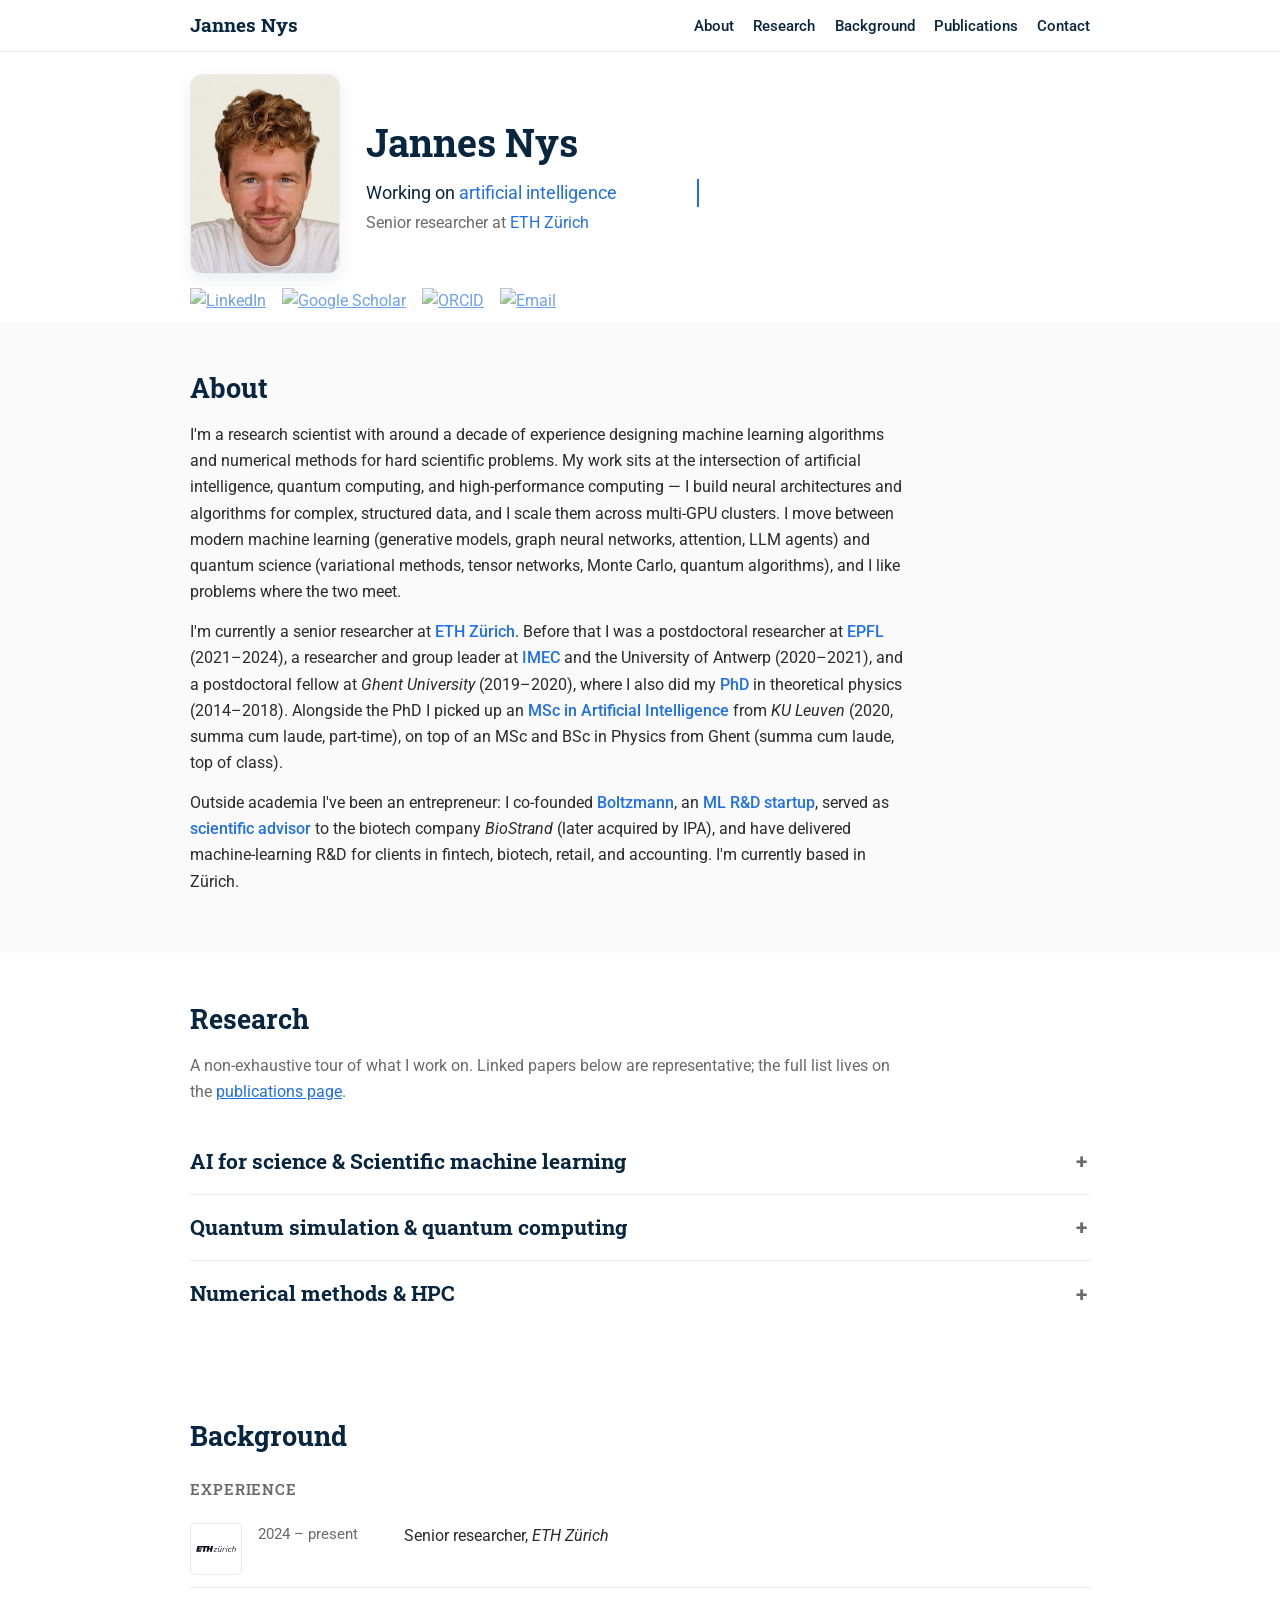
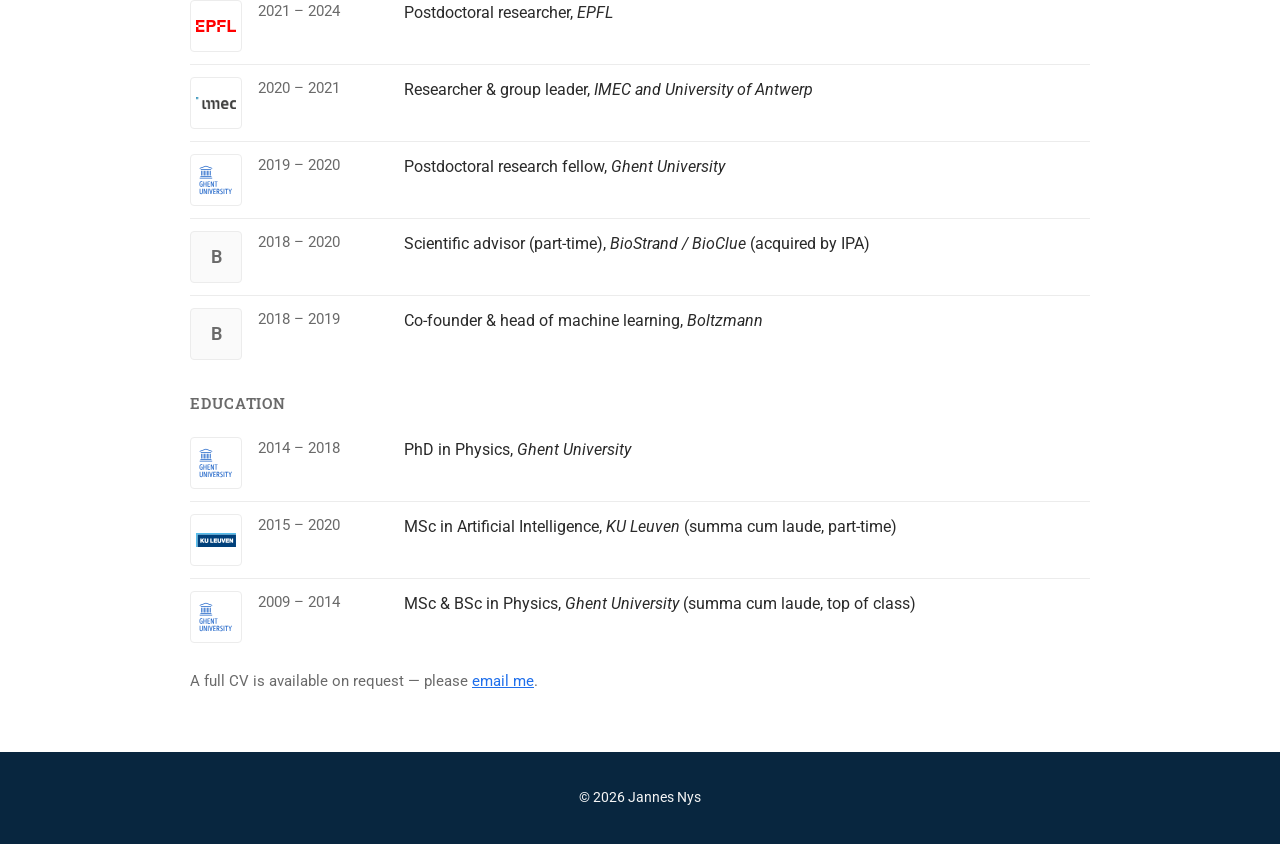
==== commit 94e4c973: "Add institute logos to background" ====
--- a/index.html
+++ b/index.html
@@ -9,7 +9,7 @@
     <link rel="preconnect" href="https://fonts.googleapis.com" />
     <link rel="preconnect" href="https://fonts.gstatic.com" crossorigin />
     <link href="https://fonts.googleapis.com/css?family=Roboto:300,400,500,700|Roboto+Slab:300,400,500,700&display=swap" rel="stylesheet" />
-    <link rel="stylesheet" href="css/style.css?v=9" />
+    <link rel="stylesheet" href="css/style.css?v=10" />
 </head>
 <body>
     <header id="home" class="hero-section">
@@ -169,19 +169,19 @@
 
                 <h3 class="subhead">Experience</h3>
                 <ul class="timeline">
-                    <li><span class="date">2024 – present</span><span class="role">Senior researcher, <em>ETH Zürich</em></span></li>
-                    <li><span class="date">2021 – 2024</span><span class="role">Postdoctoral researcher, <em>EPFL</em></span></li>
-                    <li><span class="date">2020 – 2021</span><span class="role">Researcher &amp; group leader, <em>IMEC and University of Antwerp</em></span></li>
-                    <li><span class="date">2019 – 2020</span><span class="role">Postdoctoral research fellow, <em>Ghent University</em></span></li>
-                    <li><span class="date">2018 – 2020</span><span class="role">Scientific advisor (part-time), <em>BioStrand / BioClue</em> (acquired by IPA)</span></li>
-                    <li><span class="date">2018 – 2019</span><span class="role">Co-founder &amp; head of machine learning, <em>Boltzmann</em></span></li>
+                    <li><span class="timeline-logo"><img src="images/logos/eth.svg" alt="" /></span><div class="timeline-details"><span class="date">2024 – present</span><span class="role">Senior researcher, <em>ETH Zürich</em></span></div></li>
+                    <li><span class="timeline-logo"><img src="images/logos/epfl.svg" alt="" /></span><div class="timeline-details"><span class="date">2021 – 2024</span><span class="role">Postdoctoral researcher, <em>EPFL</em></span></div></li>
+                    <li><span class="timeline-logo"><img src="images/logos/imec.png" alt="" /></span><div class="timeline-details"><span class="date">2020 – 2021</span><span class="role">Researcher &amp; group leader, <em>IMEC and University of Antwerp</em></span></div></li>
+                    <li><span class="timeline-logo"><img src="images/logos/ghent.svg" alt="" /></span><div class="timeline-details"><span class="date">2019 – 2020</span><span class="role">Postdoctoral research fellow, <em>Ghent University</em></span></div></li>
+                    <li><span class="timeline-logo timeline-logo-placeholder" aria-hidden="true">B</span><div class="timeline-details"><span class="date">2018 – 2020</span><span class="role">Scientific advisor (part-time), <em>BioStrand / BioClue</em> (acquired by IPA)</span></div></li>
+                    <li><span class="timeline-logo timeline-logo-placeholder" aria-hidden="true">B</span><div class="timeline-details"><span class="date">2018 – 2019</span><span class="role">Co-founder &amp; head of machine learning, <em>Boltzmann</em></span></div></li>
                 </ul>
 
                 <h3 class="subhead">Education</h3>
                 <ul class="timeline">
-                    <li><span class="date">2014 – 2018</span><span class="role">PhD in Physics, <em>Ghent University</em></span></li>
-                    <li><span class="date">2015 – 2020</span><span class="role">MSc in Artificial Intelligence, <em>KU Leuven</em> (summa cum laude, part-time)</span></li>
-                    <li><span class="date">2009 – 2014</span><span class="role">MSc &amp; BSc in Physics, <em>Ghent University</em> (summa cum laude, top of class)</span></li>
+                    <li><span class="timeline-logo"><img src="images/logos/ghent.svg" alt="" /></span><div class="timeline-details"><span class="date">2014 – 2018</span><span class="role">PhD in Physics, <em>Ghent University</em></span></div></li>
+                    <li><span class="timeline-logo"><img src="images/logos/ku-leuven.svg" alt="" /></span><div class="timeline-details"><span class="date">2015 – 2020</span><span class="role">MSc in Artificial Intelligence, <em>KU Leuven</em> (summa cum laude, part-time)</span></div></li>
+                    <li><span class="timeline-logo"><img src="images/logos/ghent.svg" alt="" /></span><div class="timeline-details"><span class="date">2009 – 2014</span><span class="role">MSc &amp; BSc in Physics, <em>Ghent University</em> (summa cum laude, top of class)</span></div></li>
                 </ul>
 
                 <p class="note">
--- a/css/style.css
+++ b/css/style.css
@@ -287,12 +287,38 @@
 }
 .timeline li {
     display: flex;
+    align-items: flex-start;
     gap: 1rem;
-    padding: 0.5rem 0;
+    padding: 0.75rem 0;
     border-top: 1px solid var(--rule);
     font-size: 0.98rem;
 }
 .timeline li:first-child { border-top: none; }
+.timeline-logo {
+    flex: 0 0 52px;
+    width: 52px;
+    height: 52px;
+    display: flex;
+    align-items: center;
+    justify-content: center;
+    overflow: hidden;
+    border: 1px solid var(--rule);
+    border-radius: 4px;
+    background: #fff;
+}
+.timeline-logo img {
+    width: 100%;
+    height: 100%;
+    padding: 5px;
+    object-fit: contain;
+}
+.timeline-logo-placeholder {
+    background: var(--light-bg);
+    color: var(--muted-color);
+    font-weight: 600;
+    font-size: 1.1rem;
+}
+.timeline-details { display: flex; flex: 1; gap: 1rem; min-width: 0; }
 .timeline .date {
     flex: 0 0 130px;
     color: var(--muted-color);
@@ -397,7 +423,8 @@
         padding: 10px;
     }
 
-    .timeline li { flex-direction: column; gap: 0.1rem; padding: 0.6rem 0; }
+    .timeline li { gap: 0.75rem; padding: 0.75rem 0; }
+    .timeline-details { flex-direction: column; gap: 0.1rem; }
     .timeline .date { flex: none; }
 
     /* prevent long titles / urls from overflowing */
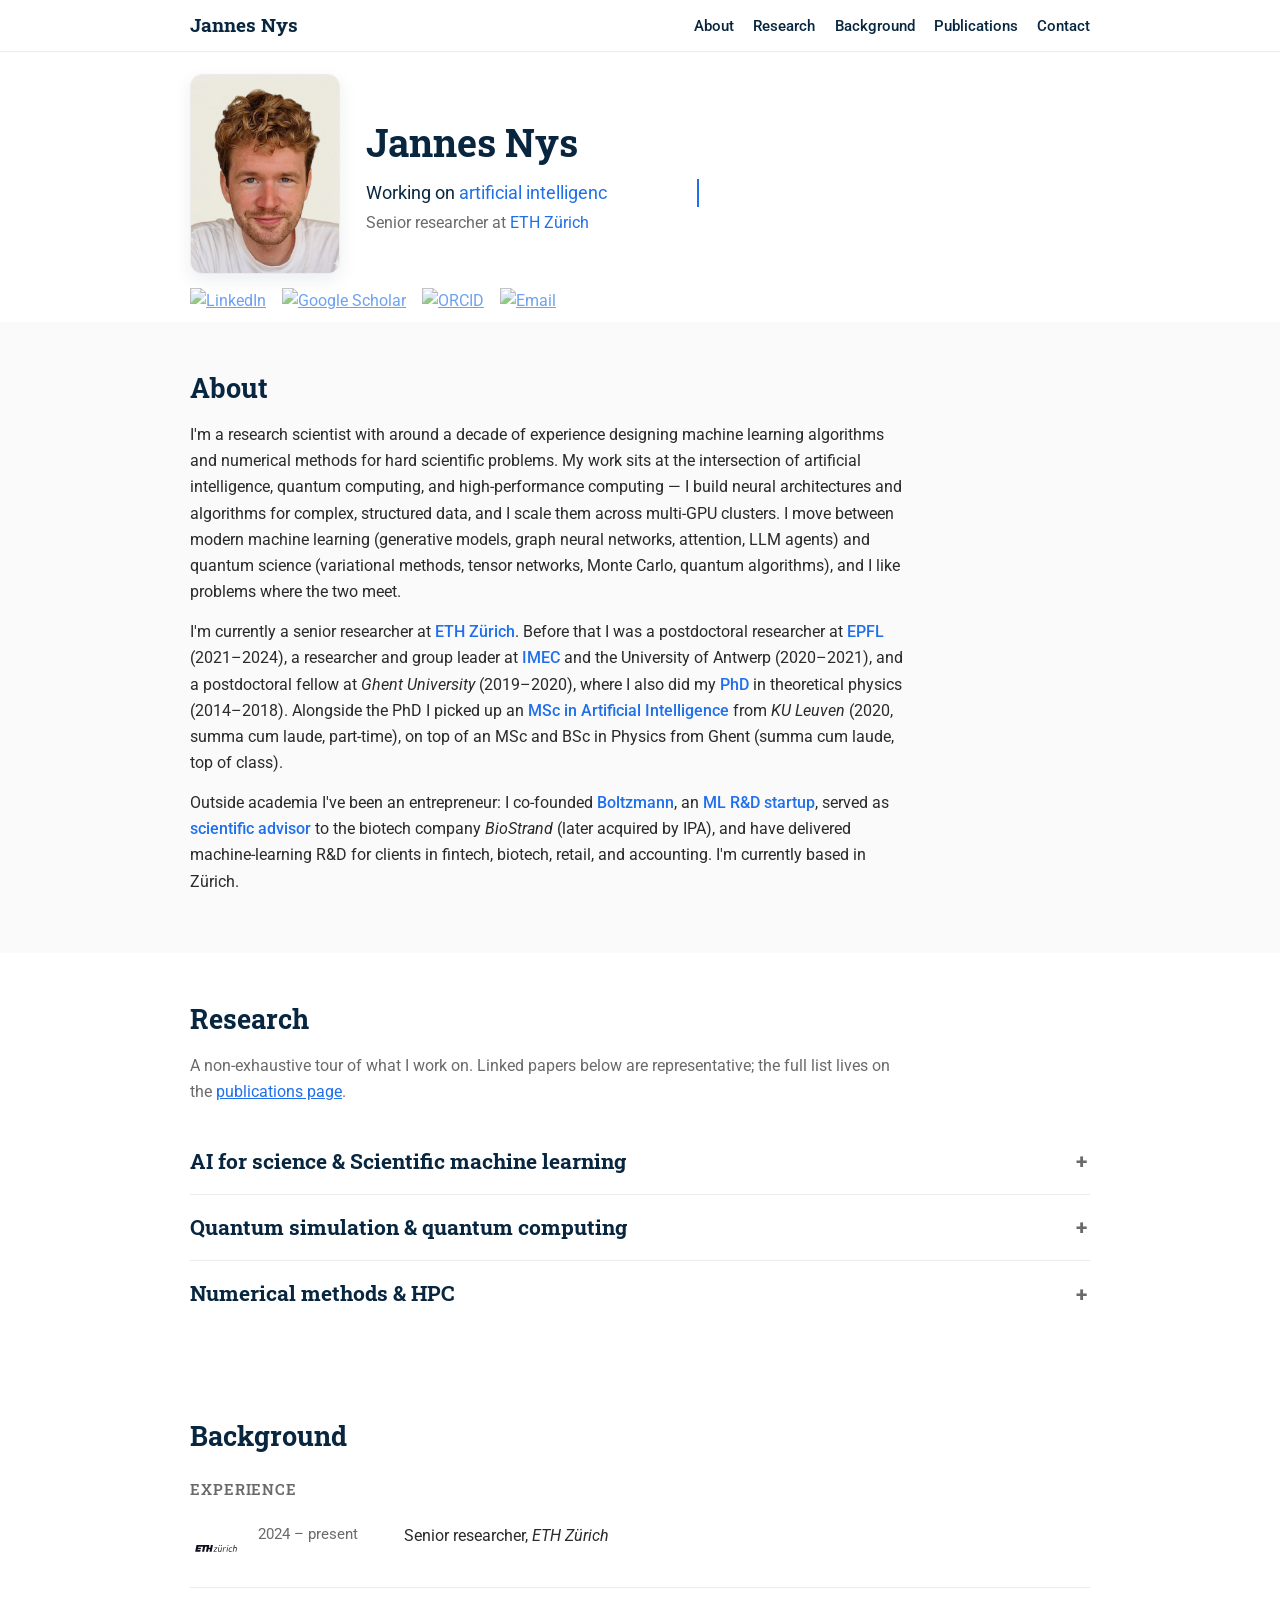
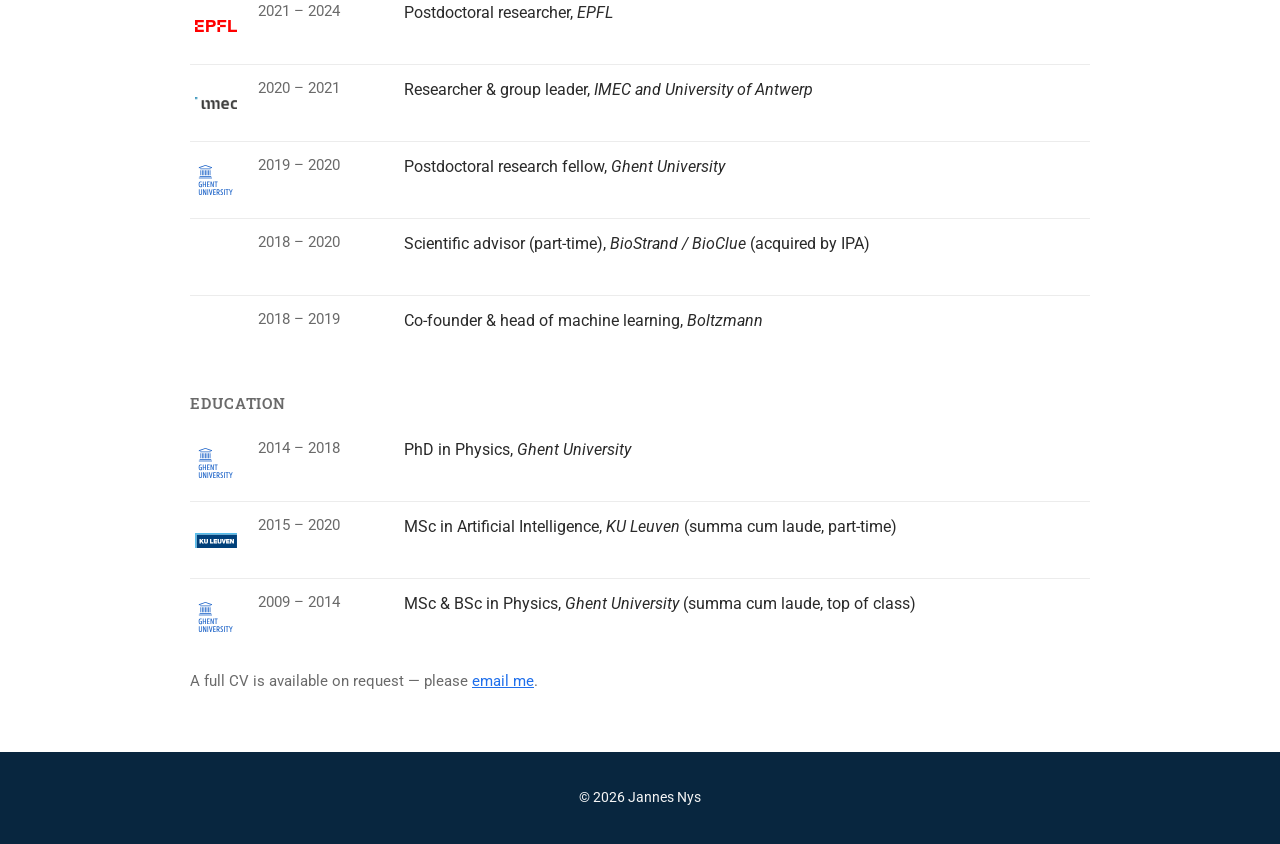
==== commit 46bc875d: "Remove logo frames and placeholders" ====
--- a/index.html
+++ b/index.html
@@ -9,7 +9,7 @@
     <link rel="preconnect" href="https://fonts.googleapis.com" />
     <link rel="preconnect" href="https://fonts.gstatic.com" crossorigin />
     <link href="https://fonts.googleapis.com/css?family=Roboto:300,400,500,700|Roboto+Slab:300,400,500,700&display=swap" rel="stylesheet" />
-    <link rel="stylesheet" href="css/style.css?v=10" />
+    <link rel="stylesheet" href="css/style.css?v=11" />
 </head>
 <body>
     <header id="home" class="hero-section">
@@ -173,8 +173,8 @@
                     <li><span class="timeline-logo"><img src="images/logos/epfl.svg" alt="" /></span><div class="timeline-details"><span class="date">2021 – 2024</span><span class="role">Postdoctoral researcher, <em>EPFL</em></span></div></li>
                     <li><span class="timeline-logo"><img src="images/logos/imec.png" alt="" /></span><div class="timeline-details"><span class="date">2020 – 2021</span><span class="role">Researcher &amp; group leader, <em>IMEC and University of Antwerp</em></span></div></li>
                     <li><span class="timeline-logo"><img src="images/logos/ghent.svg" alt="" /></span><div class="timeline-details"><span class="date">2019 – 2020</span><span class="role">Postdoctoral research fellow, <em>Ghent University</em></span></div></li>
-                    <li><span class="timeline-logo timeline-logo-placeholder" aria-hidden="true">B</span><div class="timeline-details"><span class="date">2018 – 2020</span><span class="role">Scientific advisor (part-time), <em>BioStrand / BioClue</em> (acquired by IPA)</span></div></li>
-                    <li><span class="timeline-logo timeline-logo-placeholder" aria-hidden="true">B</span><div class="timeline-details"><span class="date">2018 – 2019</span><span class="role">Co-founder &amp; head of machine learning, <em>Boltzmann</em></span></div></li>
+                    <li><span class="timeline-logo" aria-hidden="true"></span><div class="timeline-details"><span class="date">2018 – 2020</span><span class="role">Scientific advisor (part-time), <em>BioStrand / BioClue</em> (acquired by IPA)</span></div></li>
+                    <li><span class="timeline-logo" aria-hidden="true"></span><div class="timeline-details"><span class="date">2018 – 2019</span><span class="role">Co-founder &amp; head of machine learning, <em>Boltzmann</em></span></div></li>
                 </ul>
 
                 <h3 class="subhead">Education</h3>
--- a/css/style.css
+++ b/css/style.css
@@ -301,22 +301,12 @@
     display: flex;
     align-items: center;
     justify-content: center;
-    overflow: hidden;
-    border: 1px solid var(--rule);
-    border-radius: 4px;
-    background: #fff;
 }
 .timeline-logo img {
     width: 100%;
     height: 100%;
     padding: 5px;
     object-fit: contain;
-}
-.timeline-logo-placeholder {
-    background: var(--light-bg);
-    color: var(--muted-color);
-    font-weight: 600;
-    font-size: 1.1rem;
 }
 .timeline-details { display: flex; flex: 1; gap: 1rem; min-width: 0; }
 .timeline .date {
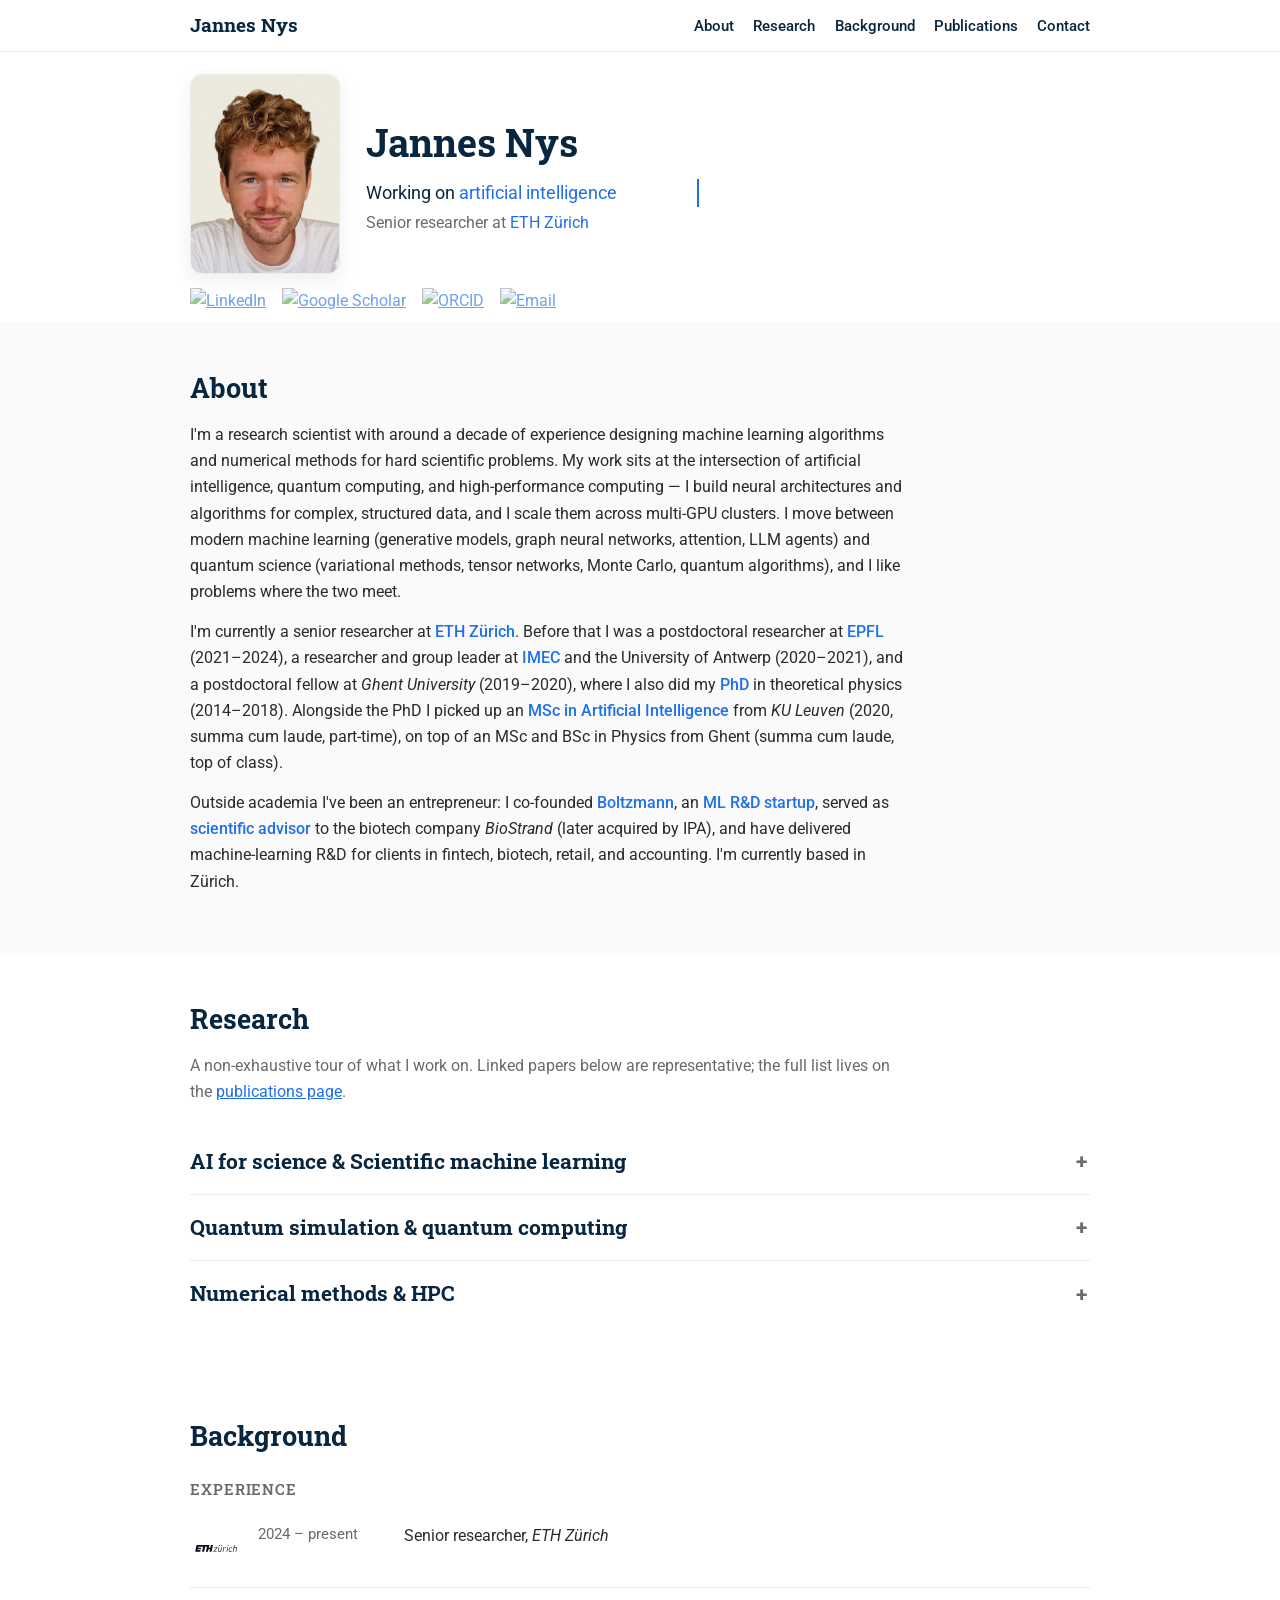
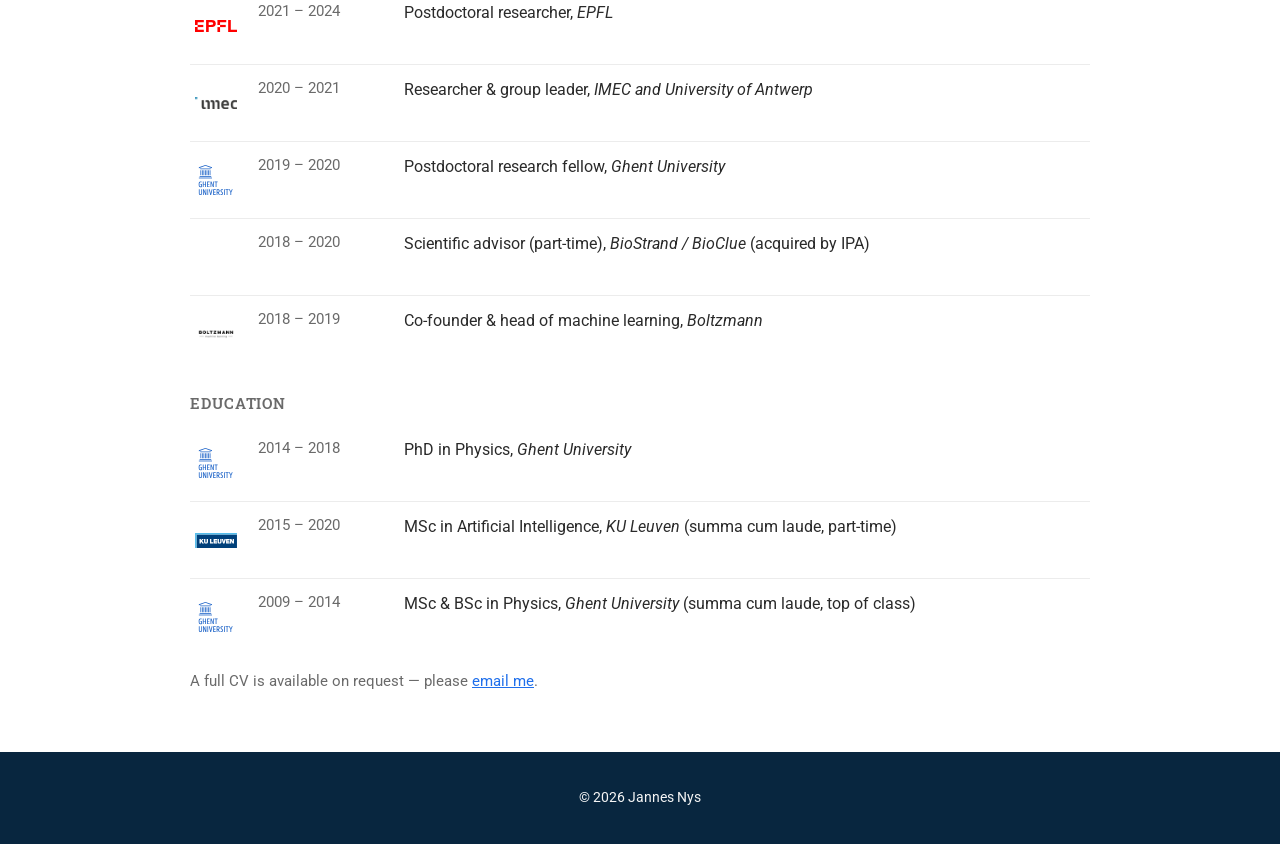
==== commit 53c08cdd: "Add Boltzmann logo" ====
--- a/index.html
+++ b/index.html
@@ -174,7 +174,7 @@
                     <li><span class="timeline-logo"><img src="images/logos/imec.png" alt="" /></span><div class="timeline-details"><span class="date">2020 – 2021</span><span class="role">Researcher &amp; group leader, <em>IMEC and University of Antwerp</em></span></div></li>
                     <li><span class="timeline-logo"><img src="images/logos/ghent.svg" alt="" /></span><div class="timeline-details"><span class="date">2019 – 2020</span><span class="role">Postdoctoral research fellow, <em>Ghent University</em></span></div></li>
                     <li><span class="timeline-logo" aria-hidden="true"></span><div class="timeline-details"><span class="date">2018 – 2020</span><span class="role">Scientific advisor (part-time), <em>BioStrand / BioClue</em> (acquired by IPA)</span></div></li>
-                    <li><span class="timeline-logo" aria-hidden="true"></span><div class="timeline-details"><span class="date">2018 – 2019</span><span class="role">Co-founder &amp; head of machine learning, <em>Boltzmann</em></span></div></li>
+                    <li><span class="timeline-logo"><img src="images/logos/boltzmann.jpg" alt="" /></span><div class="timeline-details"><span class="date">2018 – 2019</span><span class="role">Co-founder &amp; head of machine learning, <em>Boltzmann</em></span></div></li>
                 </ul>
 
                 <h3 class="subhead">Education</h3>
